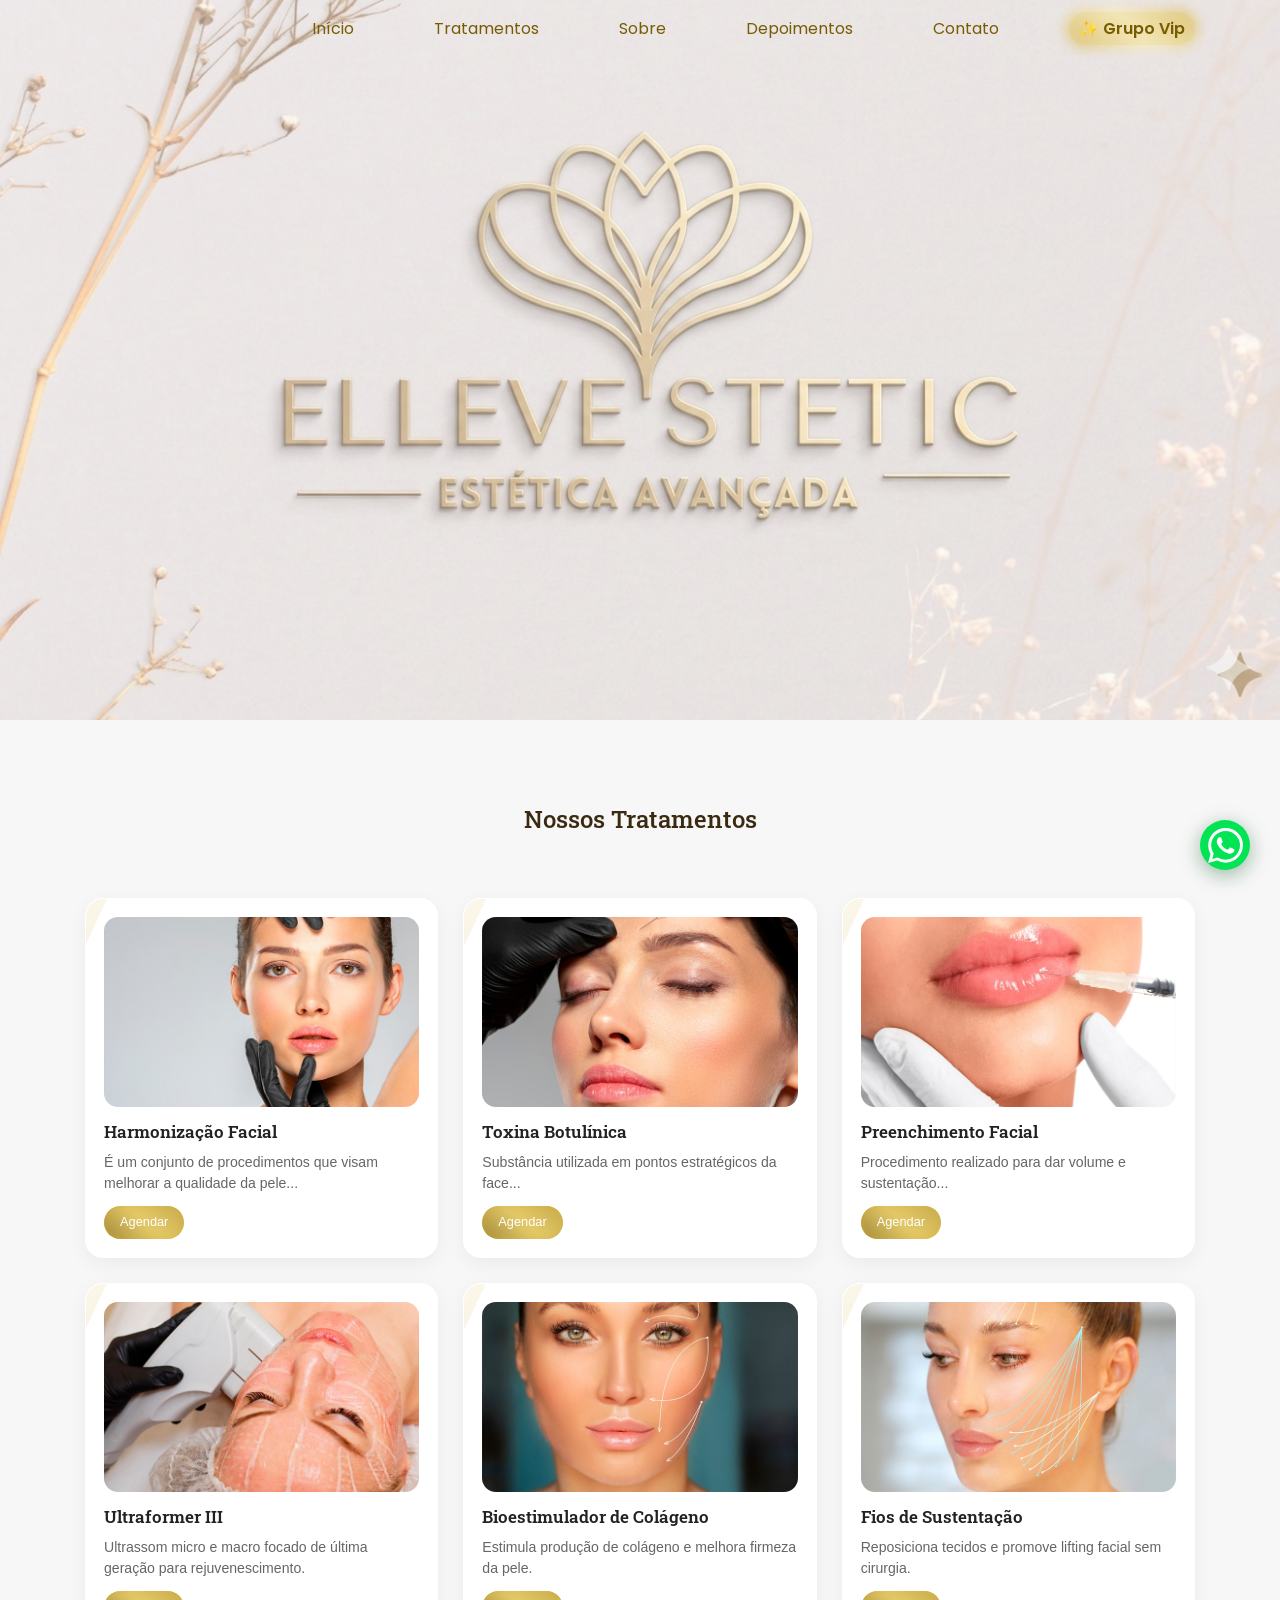
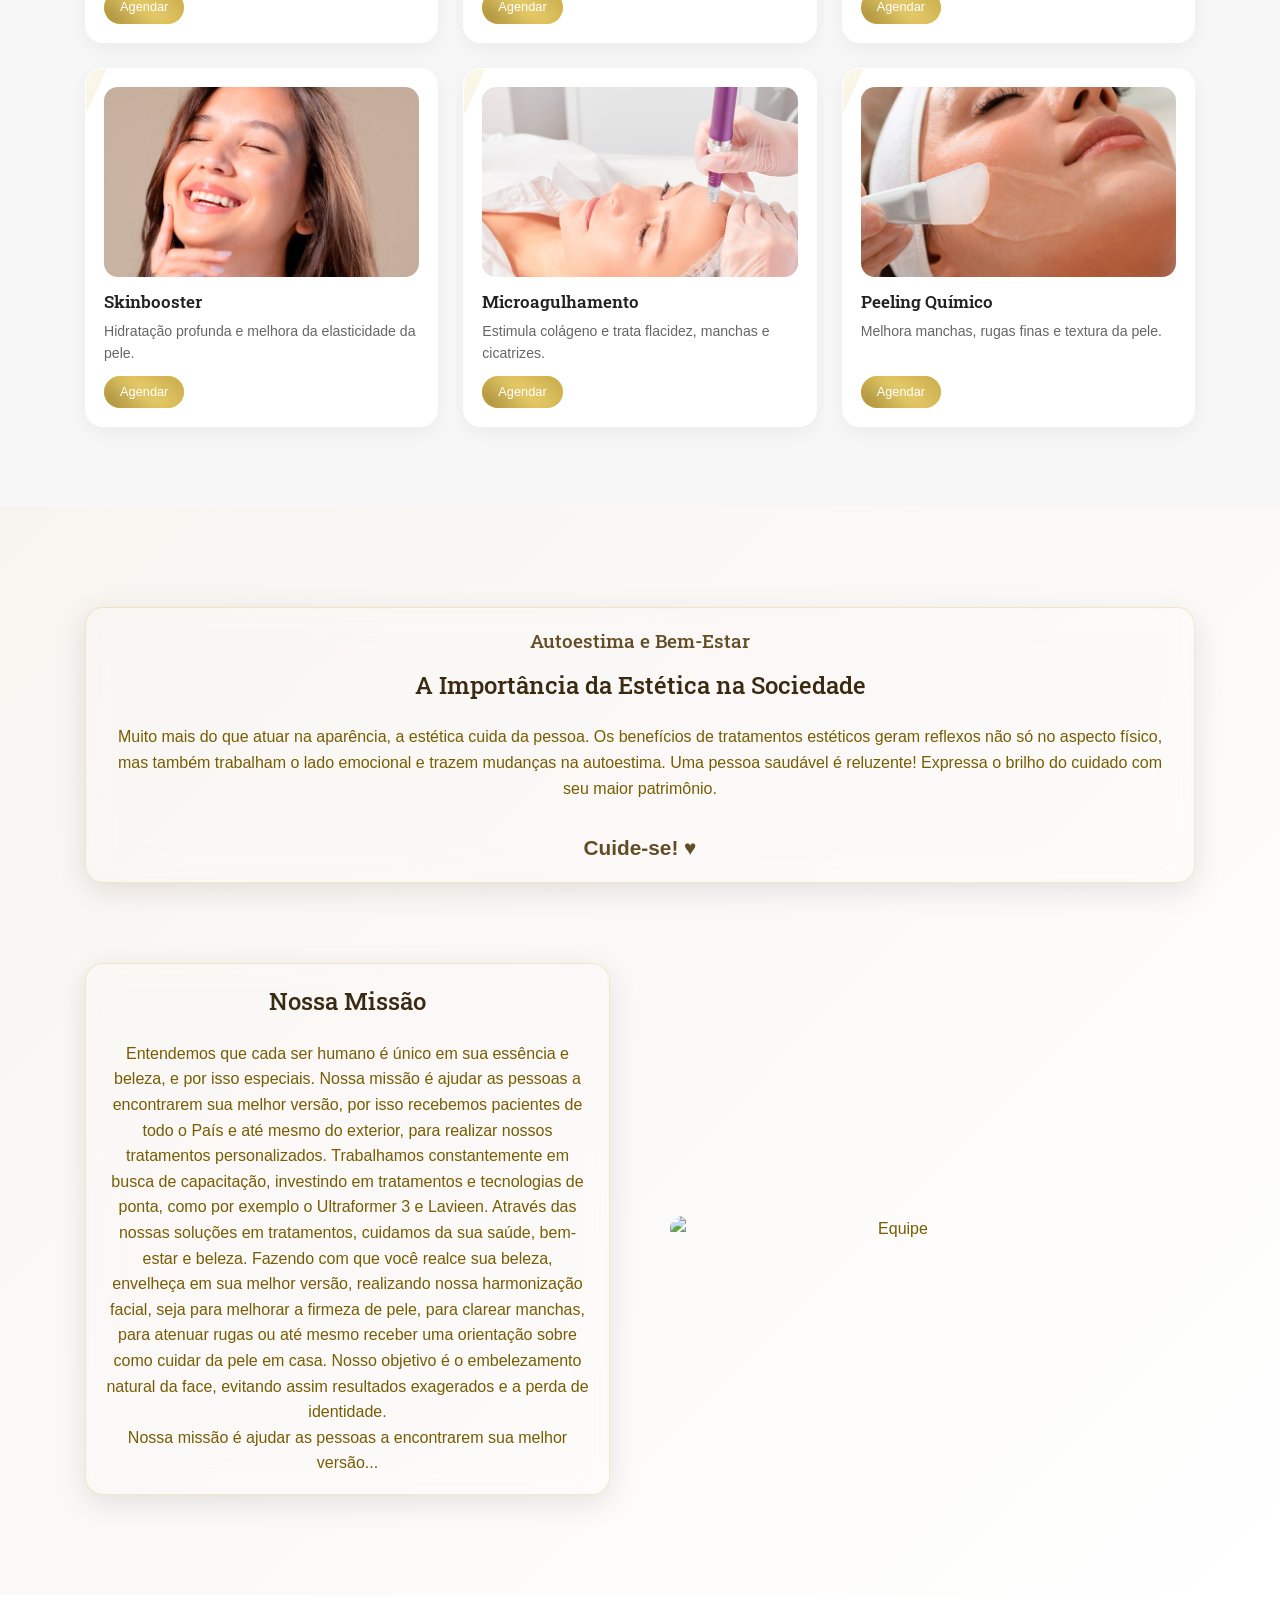
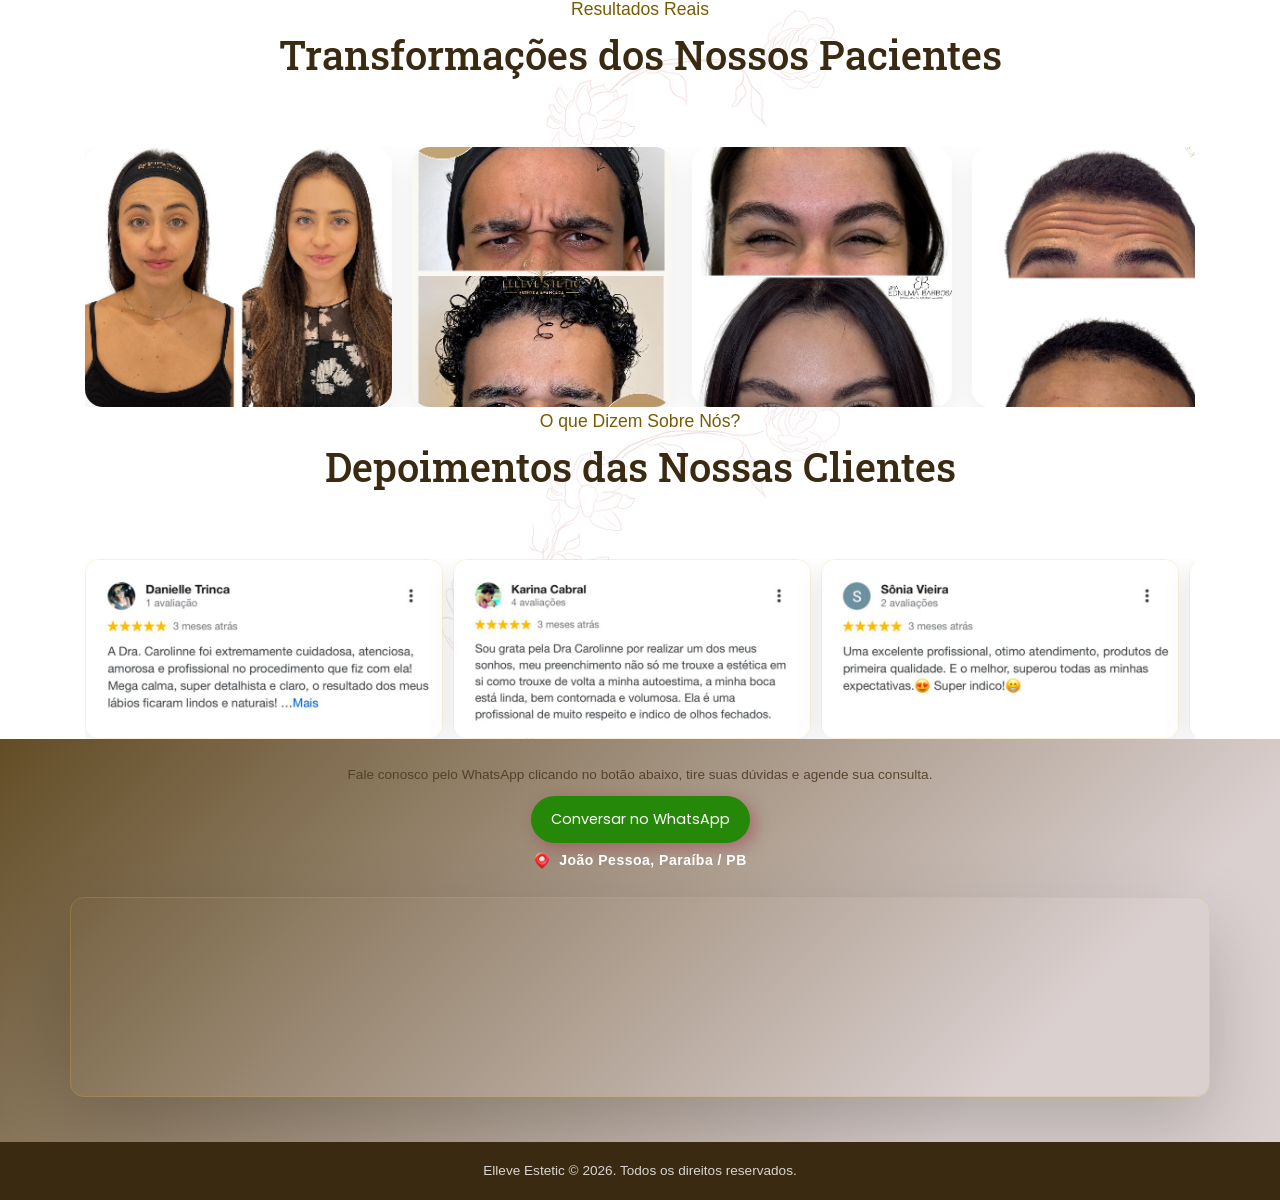
==== index.html @ affc7fa7 "Add files via upload" ====
<!DOCTYPE html>
<html lang="pt-BR">
<head>
    <meta charset="UTF-8">
    <meta name="viewport" content="width=device-width, initial-scale=1.0">
    <meta name="description" content="Dra. Carolinne Lima - Especialista em Harmonização Facial e procedimentos estéticos em Alphaville, Barueri e Tatuapé, São Paulo.">
    <title>Elleve Estética</title>
    <link rel="stylesheet" href="css/style.css">
    <link rel="preconnect" href="https://fonts.googleapis.com">
    <link rel="preconnect" href="https://fonts.gstatic.com" crossorigin>
    <link href="https://fonts.googleapis.com/css2?family=Poppins:wght@300;400;500;600;700&family=Roboto+Slab:wght@400;500&family=Roboto:wght@300;400;500;600&display=swap" rel="stylesheet">
    <link href="https://fonts.googleapis.com/css2?family=Playfair+Display:wght@400;600;700&family=Montserrat:wght@300;400;500;600&display=swap" rel="stylesheet">
</head>
<body>
    <header class="header">
        <div class="container">
            <div class="logo">
            </div>
            <nav>
                <ul class="nav-menu" id="navMenu">
                    <li><a href="#inicio">Início</a></li>
                    <li><a href="#tratamentos">Tratamentos</a></li>
                    <li><a href="#sobre">Sobre</a></li>
                    <li><a href="#depoimentos">Depoimentos</a></li>
                    <li><a href="#contato">Contato</a></li>
<li>
  <a class="vip-link" href="https://chat.whatsapp.com/FbUR5CiADpmFHOiMQMKLBQ?utm_source=ig&utm_medium=social&utm_content=link_in_bio&fbclid=PAZXh0bgNhZW0CMTEAc3J0YwZhcHBfaWQMMjU2MjgxMDQwNTU4AAGneS3XnnVJMOM3-GqcyB7GJlR1L10ECGQylXPrXzGzXT-0Fgc9jTBY5aald5w_aem_M2a5MFOdiQr91JYcY6w5NQ" target="_blank">
    ✨ Grupo Vip
  </a>
</li>
                </ul>
            </nav>
            <button class="mobile-toggle" id="mobileToggle" aria-label="Menu">
                <svg viewBox="0 0 24 24"><path d="M3 18h18v-2H3v2zm0-5h18v-2H3v2zm0-7v2h18V6H3z"/></svg>
            </button>
        </div>
    </header>

   <section class="hero" id="inicio">

</section>
  <section class="treatments" id="tratamentos">
    <div class="container">

        <div class="section-header">
            <h1>Nossos Tratamentos</h1>
        </div>

        <div class="treatments-grid">

            <div class="treatments-grid">

    <div class="treatment-card">
        <img src="images/Harmonizacao-Facial.jpg" alt="Harmonização Facial">
        <h3>Harmonização Facial</h3>
        <p>É um conjunto de procedimentos que visam melhorar a qualidade da pele...</p>
     <a href="https://wa.me/5583998858437" class="card-btn" target="_blank">
    Agendar
</a>
    </div>

    <div class="treatment-card">
        <img src="images/Toxina-Botulinica.jpg" alt="Toxina Botulínica">
        <h3>Toxina Botulínica</h3>
        <p>Substância utilizada em pontos estratégicos da face...</p>
        <a href="https://wa.me/5583998858437" class="card-btn" target="_blank">
    Agendar
</a>
    </div>

    <div class="treatment-card">
        <img src="images/Preenchimento-Facial.jpg" alt="Preenchimento Facial">
        <h3>Preenchimento Facial</h3>
        <p>Procedimento realizado para dar volume e sustentação...</p>
        <a href="https://wa.me/5583998858437" class="card-btn" target="_blank">
    Agendar
</a>
    </div>

    <div class="treatment-card">
        <img src="images/Ultrassom-Microfocado.jpg" alt="Ultraformer III">
        <h3>Ultraformer III</h3>
        <p>Ultrassom micro e macro focado de última geração para rejuvenescimento.</p>
        <a href="https://wa.me/5583998858437" class="card-btn" target="_blank">
    Agendar
</a>
    </div>

    <div class="treatment-card">
        <img src="images/Bioestimulador-de-Colageno.jpg" alt="Bioestimulador de Colágeno">
        <h3>Bioestimulador de Colágeno</h3>
        <p>Estimula produção de colágeno e melhora firmeza da pele.</p>
        <a href="https://wa.me/5583998858437" class="card-btn" target="_blank">
    Agendar
</a>
    </div>

    <div class="treatment-card">
        <img src="images/FIos-de-Sustentacao.jpg" alt="Fios de Sustentação">
        <h3>Fios de Sustentação</h3>
        <p>Reposiciona tecidos e promove lifting facial sem cirurgia.</p>
    <a href="https://wa.me/5583998858437" class="card-btn" target="_blank">
    Agendar
</a>
    </div>

    <div class="treatment-card">
        <img src="images/Skinbooster.jpg" alt="Skinbooster">
        <h3>Skinbooster</h3>
        <p>Hidratação profunda e melhora da elasticidade da pele.</p>
        <a href="https://wa.me/5583998858437" class="card-btn" target="_blank">
    Agendar
</a>
    </div>

    <div class="treatment-card">
        <img src="images/Microagulhamento.jpg" alt="Microagulhamento">
        <h3>Microagulhamento</h3>
        <p>Estimula colágeno e trata flacidez, manchas e cicatrizes.</p>
        <a href="https://wa.me/5583998858437" class="card-btn" target="_blank">
    Agendar
</a>
    </div>

    <div class="treatment-card">
        <img src="images/Peeling-Quimico.jpg" alt="Peeling Químico">
        <h3>Peeling Químico</h3>
        <p>Melhora manchas, rugas finas e textura da pele.</p>
      <a href="https://wa.me/5583998858437" class="card-btn" target="_blank">
    Agendar
</a>
        </div>
    </section>

<section class="about" id="sobre">
    <div class="container">

        <div class="about-wrapper">
    <div class="about-card">
        <h3>Autoestima e Bem-Estar</h3>
        <h2>A Importância da Estética na Sociedade</h2>

        <p>
            Muito mais do que atuar na aparência, a estética cuida da pessoa. Os benefícios de tratamentos estéticos geram reflexos não só no aspecto físico, mas também trabalham o lado emocional e trazem mudanças na autoestima. Uma pessoa saudável é reluzente! Expressa o brilho do cuidado com seu maior patrimônio.
        </p>

        <p class="cuide-se">
            Cuide-se! ♥
        </p>
    </div>

        <div class="about-grid" style="margin-top: 80px;text-align: center;">
            <div class="about-card">
                <h2>Nossa Missão</h2>
                <p>Entendemos que cada ser humano é único em sua essência e beleza, e por isso especiais. Nossa missão é ajudar as pessoas a encontrarem sua melhor versão, por isso recebemos pacientes de todo o País e até mesmo do exterior, para realizar nossos tratamentos personalizados. Trabalhamos constantemente em busca de capacitação, investindo em tratamentos e tecnologias de ponta, como por exemplo o Ultraformer 3 e Lavieen. Através das nossas soluções em tratamentos, cuidamos da sua saúde, bem-estar e beleza. Fazendo com que você realce sua beleza, envelheça em sua melhor versão, realizando nossa harmonização facial, seja para melhorar a firmeza de pele, para clarear manchas, para atenuar rugas ou até mesmo receber uma orientação sobre como cuidar da pele em casa. Nosso objetivo é o embelezamento natural da face, evitando assim resultados exagerados e a perda de identidade.</p>
                <p>Nossa missão é ajudar as pessoas a encontrarem sua melhor versão...</p>
            </div>
            <div class="about-image">
                <img src="./images/soubrenner-2.jpg" alt="Equipe">
            </div>
    
</section>
<section class="results" id="resultados">
    <div class="container">

        <div class="section-header">
            <p>Resultados Reais</p>
            <h2>Transformações dos Nossos Pacientes</h2>
        </div>

        <div class="results-wrapper">
            <div class="results-track">

                <div class="result-card">
                    <img src="images/3.png" alt="Resultado 1">
                </div>

                <div class="result-card">
                    <img src="images/brener.png" alt="Resultado 2">
                </div>

                <div class="result-card">
                    <img src="images/2.png" alt="Resultado 3">
                </div>

                <div class="result-card">
                    <img src="images/1.png" alt="Resultado 4">
                </div>

                <!-- DUPLICADO PARA LOOP INFINITO -->
                <div class="result-card">
                    <img src="images/3.png" alt="Resultado 1">
                </div>

                <div class="result-card">
                    <img src="images/brener.png" alt="Resultado 2">
                </div>

                <div class="result-card">
                    <img src="images/2.png" alt="Resultado 3">
                </div>

                <div class="result-card">
                    <img src="images/1.png" alt="Resultado 4">
                </div>

            </div>
        </div>

    </div>
</section>
    <section class="testimonials" id="depoimentos">
        <div class="container">
            <div class="section-header">
                <p>O que Dizem Sobre Nós?</p>
                <h2>Depoimentos das Nossas Clientes </h2>
            </div>
            <div class="testimonials-grid">
        <div class="testimonials-wrapper">
            <div class="testimonials-track">

                <!-- ORIGINAL -->
                <div class="testimonial-card">
                    <img src="images/depoimento-danielle-trinca-768x384.jpg">
                </div>

                <div class="testimonial-card">
                    <img src="images/depoimento-karina-cabral-768x384.jpg">
                </div>

                <div class="testimonial-card">
                    <img src="images/depoimento-sonia-vieira-768x384.jpg">
                </div>

                <!-- DUPLICADO (OBRIGATÓRIO PRA LOOP INFINITO) -->
                <div class="testimonial-card">
                    <img src="images/depoimento-danielle-trinca-768x384.jpg">
                </div>

                <div class="testimonial-card">
                    <img src="images/depoimento-karina-cabral-768x384.jpg">
                </div>

                <div class="testimonial-card">
                    <img src="images/depoimento-sonia-vieira-768x384.jpg">
                </div>

            </div>
</section>

            </div>
        </div>
    </section>

    <section class="contact" id="contato">
       <div class="contact-float-card">

    <p>
        Fale conosco pelo WhatsApp clicando no botão abaixo, tire suas dúvidas e agende sua consulta.
    </p>

    <a href="https://wa.me/5583998858437" target="_blank" class="btn">
        Conversar no WhatsApp
    </a>

    <div class="location">
    <img src="images/icone-loc.png" alt="Localização">
    <span>João Pessoa, Paraíba / PB</span>
</div>

    <div class="map-container">
  <iframe
    src="https://www.google.com/maps/embed?pb=!1m18!1m12!1m3!1d3959.052499735831!2d-34.844107900000004!3d-7.1199147!2m3!1f0!2f0!3f0!3m2!1i1024!2i768!4f13.1!3m3!1m2!1s0x7acdd4968c55a0b%3A0x4a7569804e5e5dc2!2sAtlantis%20Offices%20Design%20Empresarial!5e0!3m2!1spt-BR!2sbr!4v1776226344547!5m2!1spt-BR!2sbr"
    allowfullscreen=""
    loading="lazy"
    referrerpolicy="no-referrer-when-downgrade">
  </iframe>
</div>
        </div>
    </section>

    <footer class="footer">
        <div class="container">
            <p>Elleve Estetic © 2026. Todos os direitos reservados.</p>
        </div>
    </footer>

    <a href="https://wa.me/5511999999999" target="_blank" class="whatsapp-float" rel="noopener noreferrer" aria-label="WhatsApp">
        <svg viewBox="0 0 24 24"><path d="M17.472 14.382c-.297-.149-1.758-.867-2.03-.967-.273-.099-.471-.148-.67.15-.197.297-.767.966-.94 1.164-.173.199-.347.223-.644.075-.297-.15-1.255-.463-2.39-1.475-.883-.788-1.48-1.761-1.653-2.059-.173-.297-.018-.458.13-.606.134-.133.298-.347.446-.52.149-.174.198-.298.298-.497.099-.198.05-.371-.025-.52-.075-.149-.669-1.612-.916-2.207-.242-.579-.487-.5-.669-.51-.173-.008-.371-.01-.57-.01-.198 0-.52.074-.792.372-.272.297-1.04 1.016-1.04 2.479 0 1.462 1.065 2.875 1.213 3.074.149.198 2.096 3.2 5.077 4.487.709.306 1.262.489 1.694.625.712.227 1.36.195 1.871.118.571-.085 1.758-.719 2.006-1.413.248-.694.248-1.289.173-1.413-.074-.124-.272-.198-.57-.347m-5.421 7.403h-.004a9.87 9.87 0 01-5.031-1.378l-.361-.214-3.741.982.998-3.648-.235-.374a9.86 9.86 0 01-1.51-5.26c.001-5.45 4.436-9.884 9.888-9.884 2.64 0 5.122 1.03 6.988 2.898a9.825 9.825 0 012.893 6.994c-.003 5.45-4.437 9.884-9.885 9.884m8.413-18.297A11.815 11.815 0 0012.05 0C5.495 0 .16 5.335.157 11.892c0 2.096.547 4.142 1.588 5.945L.057 24l6.305-1.654a11.882 11.882 0 005.683 1.448h.005c6.554 0 11.89-5.335 11.893-11.893a11.821 11.821 0 00-3.48-8.413z"/></svg>
    </a>

    <script>
        document.getElementById('mobileToggle').addEventListener('click', function() {
            document.getElementById('navMenu').classList.toggle('active');
        });

        document.querySelectorAll('.nav-menu a').forEach(link => {
            link.addEventListener('click', () => {
                document.getElementById('navMenu').classList.remove('active');
            });
        });

        document.querySelectorAll('a[href^="#"]').forEach(anchor => {
            anchor.addEventListener('click', function (e) {
                e.preventDefault();
                const target = document.querySelector(this.getAttribute('href'));
                if (target) {
                    target.scrollIntoView({
                        behavior: 'smooth',
                        block: 'start'
                    });
                }
            });
        });
    </script>
<a href="https://chat.whatsapp.com/FbUR5CiADpmFHOiMQMKLBQ?utm_source=ig&utm_medium=social&utm_content=link_in_bio&fbclid=PAZXh0bgNhZW0CMTEAc3J0YwZhcHBfaWQMMjU2MjgxMDQwNTU4AAGneS3XnnVJMOM3-GqcyB7GJlR1L10ECGQylXPrXzGzXT-0Fgc9jTBY5aald5w_aem_M2a5MFOdiQr91JYcY6w5NQ"
   class="vip-mobile-btn"
   target="_blank">
   💎 Grupo VIP
</a>
    <script src="./js/script.js"></script>
</body>
</html>
---- css/style.css ----
@import url('https://fonts.googleapis.com/css2?family=Poppins:wght@300;400;500;600;700&family=Roboto+Slab:wght@400;500&family=Roboto:wght@300;400;500;600&display=swap');

:root {
    --primary: #FFFFFF;
    --secondary: #3a2a12;
    --text: #775c03;
    --accent: #634d26;
    --accent-light: rgba(219, 83, 83, 0.52);
}

* {
    margin: 0;
    padding: 0;
    box-sizing: border-box;
}

html {
    scroll-behavior: smooth;
}

body {
    font-family: 'Roboto', sans-serif;
    color: var(--text);
    line-height: 1.6;
    overflow-x: hidden;
}

h1, h2, h3, h4, h5, h6 {
    font-family: 'Roboto Slab', serif;
    font-weight: 500;
    color: var(--secondary);
}

.container {
    max-width: 1140px;
    margin: 0 auto;
    padding: 0 15px;
}
.vip-link {
    position: relative;
    color: #d4af37;
    font-weight: 600;
    padding: 6px 12px;
    border-radius: 20px;
    background: rgba(212, 175, 55, 0.1);
    transition: 0.3s ease;
}

/* brilho externo */
.vip-link::before {
    content: '';
    position: absolute;
    inset: -4px;
    border-radius: 25px;
    background: linear-gradient(45deg, #d4af37, #fff3b0, #d4af37);
    z-index: -1;
    filter: blur(6px);
    opacity: 0.6;
    animation: glow 2s infinite;
}

/* efeito pulsar */
.vip-link::after {
    content: '';
    position: absolute;
    inset: 0;
    border-radius: 20px;
    background: rgba(212, 175, 55, 0.15);
    z-index: -1;
    animation: pulse 1.8s infinite;
}

@keyframes pulse {
    0% {
        transform: scale(1);
        opacity: 0.6;
    }
    50% {
        transform: scale(1.08);
        opacity: 0.2;
    }
    100% {
        transform: scale(1);
        opacity: 0.6;
    }
}

@keyframes glow {
    0% {
        opacity: 0.4;
    }
    50% {
        opacity: 0.8;
    }
    100% {
        opacity: 0.4;
    }
}

/* hover premium */
.vip-link:hover {
    transform: translateY(-2px);
    background: rgba(212, 175, 55, 0.2);
}
.btn {
    display: inline-block;
    padding: 15px 30px;
    background-color: var(--accent);
    color: var(--primary);
    text-decoration: none;
    border-radius: 30px;
    font-family: 'Poppins', sans-serif;
    font-weight: 400;
    box-shadow: 5px 5px 15px rgba(151, 17.999999999999975, 58.00000000000005, 0.35);
    transition: all 0.3s ease;
}

.btn:hover {
    background-color: #796701;
    transform: translateY(-2px);
    box-shadow: 7px 7px 20px rgba(151, 17.999999999999975, 58.00000000000005, 0.4);
}

.header {
    position: absolute;
    top: 0;
    left: 0;
    right: 0;
    z-index: 1000;
    padding: 1em 0;
}

.header .container {
    display: flex;
    align-items: center;
    justify-content: space-between;
}

nav {
    flex: 1;
    display: flex;
    justify-content: flex-end;
}
.nav-menu {
    display: flex;
    gap: 60px;
    list-style: none;
}

.nav-menu a {
    font-family: 'Poppins', sans-serif;
    font-size: 16px;
    color: var(--text);
    text-decoration: none;
    padding: 5px 10px;
    transition: color 0.3s ease;
    position: relative;
}

.nav-menu a:hover {
    color: var(--secondary);
}

.nav-menu a::after {
    content: '';
    position: absolute;
    bottom: -2px;
    right: 0;   /* começa pela direita */
    width: 0;
    height: 2px;
    background-color: var(--accent);
    transition: width 0.3s ease;
}

.nav-menu a:hover::after {
    width: 100%;
}

.mobile-toggle {
    display: none;
    background: none;
    border: none;
    cursor: pointer;
    padding: 10px;
}

.mobile-toggle svg {
    width: 30px;
    height: 30px;
    fill: var(--secondary);
}

.hero {
    background-image: url('../images/pag-elleve.png');
    background-size: cover;
    background-position: center;
    min-height: 80vh;
    display: flex;
    align-items: center;
    position: relative;
    padding-top: 80px;
}

.hero::before {
    content: '';
    position: absolute;
    top: 0;
    left: 0;
    right: 0;
    bottom: 0;
    background: linear-gradient(135deg, rgba(255,255,255,0.5) 0%, rgba(255,255,255,0.3) 100%);
}

.hero-content h1 {
    font-family: 'Poppins', sans-serif bold italic;
    font-size: 3rem;
    font-weight: 600;
    letter-spacing: 1px;
    line-height: 1.2;
    color: #6b5824;
}

.hero-author {
    font-family: 'Montserrat', sans-serif;
    font-size: 1rem;
    font-weight: 400;
    letter-spacing: 2px;
    text-transform: uppercase;
    margin-top: 15px;
    color: #666;
}

.hero-subtitle {
    font-family: 'Poppins', sans-serif;
    font-size: 1.2rem;
    margin-bottom: 30px;
    color: var(--text);
}

.hero-quote {
    font-style: italic;
    font-size: 1.5rem;
    color: var(--secondary);
    margin-bottom: 10px;
}

.treatments {
    padding: 80px 0;
    background-color: var(--primary);
}

.section-header {
    text-align: center;
    margin-bottom: 60px;
}

.section-header h2 {
    font-size: 2.5rem;
    margin-bottom: 15px;
}

.section-header p {
    font-size: 1.1rem;
    max-width: 600px;
    margin: 0 auto;
}

.treatments {
    padding: 80px 0;
    background: #f7f7f7; /* fundo igual site */
}

.treatments-grid {
    display: grid;
    grid-template-columns: repeat(auto-fit, minmax(300px, 1fr));
    gap: 25px; /* ajuste fino */
}

.treatment-card {
    background: #ffffff;
    border-radius: 18px;
    padding: 18px;
    text-align: left;
    box-shadow: 0 6px 20px rgba(0,0,0,0.05);
    transition: all 0.3s ease;

    display: flex;
    flex-direction: column;
    height: 100%;
}

.treatment-card:hover {
    transform: translateY(-6px);
    box-shadow: 0 12px 30px rgba(0,0,0,0.10);
}

.treatment-card img {
    width: 100%;
    height: 190px;
    object-fit: cover;
    border-radius: 14px;
    margin-bottom: 12px;
    transition: 0.3s ease;
}

.treatment-card:hover img {
    transform: scale(1.03);
}

.treatment-card h3 {
    font-size: 1.05rem;
    font-weight: 600;
    color: #222;
    margin-bottom: 6px;
}

.treatment-card p {
    font-size: 0.88rem;
    color: #666;
    line-height: 1.5;
    margin-bottom: 12px;
}

.card-btn {
    position: relative;
    display: inline-block;
    margin-top: auto;
    padding: 10px 20px;
    font-size: 0.85rem;
    border-radius: 30px;
    background: linear-gradient(135deg, #d4af37, #f5e6c4);
    color: #1a1a1a;
    font-weight: 500;
    text-decoration: none;
    transition: all 0.3s ease;
    overflow: hidden;
    z-index: 1;
}

/* brilho pulsante igual VIP */
.card-btn::before {
    content: '';
    position: absolute;
    inset: -4px;
    border-radius: 35px;
    background: linear-gradient(45deg, #3a3424, #fff3b0, #a5955f);
    z-index: -1;
    filter: blur(6px);
    opacity: 0.5;
    animation: btnGlow 2s infinite;
}

/* efeito pulsar */
.card-btn::after {
    content: '';
    position: absolute;
    inset: 0;
    border-radius: 30px;
    background: rgba(212, 175, 55, 0.15);
    z-index: -1;
    animation: btnPulse 1.8s infinite;
}

/* animações */
@keyframes btnPulse {
    0% { transform: scale(1); opacity: 0.6; }
    50% { transform: scale(1.05); opacity: 0.2; }
    100% { transform: scale(1); opacity: 0.6; }
}

@keyframes btnGlow {
    0% { opacity: 0.4; }
    50% { opacity: 0.8; }
    100% { opacity: 0.4; }
}

/* hover premium */
.card-btn:hover {
    transform: translateY(-3px);
    background: linear-gradient(135deg, #f5e6c4, #d4af37);
}
.about {
    padding: 100px 0;
    background: linear-gradient(135deg, #f8f4f0 0%, #fff 100%);
}

.about-grid {
    display: grid;
    grid-template-columns: 1fr 1fr;
    gap: 60px;
    align-items: center; /* ALINHA VERTICALMENTE */
}

.about-image img {
    width: 100%;
    max-width: 450px;
    border-radius: 20px;
    display: block;
}

.about-content h2 {
    font-size: 2.2rem;
    margin-bottom: 20px;
}

.about-content h3 {
    font-size: 1.5rem;
    margin-bottom: 15px;
    color: var(--accent);
}

.about-content p {
    font-size: 1rem;
    line-height: 1.8;
    margin-bottom: 15px;
}
.about-card {
    position: relative;
    overflow: hidden;

    background: rgba(255, 255, 255, 0.12);
    backdrop-filter: blur(14px);
    -webkit-backdrop-filter: blur(14px);

    border-radius: 18px;
    padding: 18px;
    text-align: center;

    border: 1px solid rgba(212, 175, 55, 0.25);

    box-shadow: 0 8px 30px rgba(0,0,0,0.10);

    transition: all 0.3s ease;

    display: flex;
    flex-direction: column;
    height: 100%;
}

.about-card h3 {
    color: var(--accent);
    margin-bottom: 10px;
}

.about-card h2 {
    margin-bottom: 20px;
}

.about-card p {
    line-height: 1.6;
}

.cuide-se {
    margin-top: 30px;
    font-size: 1.3rem;
    color: var(--accent);
    font-weight: bold;
}
/* =========================
   TRATAMENTOS (CARDS)
========================= */

.treatments {
    padding: 80px 0;
    background: linear-gradient(135deg, #f7f7f7, #e9e4dc);
}

.treatments-grid {
    display: grid;
    grid-template-columns: repeat(auto-fit, minmax(300px, 1fr));
    gap: 25px;
}

.treatment-card {
    background: rgba(255, 255, 255, 0.15);
    backdrop-filter: blur(12px);
    -webkit-backdrop-filter: blur(12px);
position: relative;
    overflow: hidden;
    border-radius: 18px;
    padding: 18px;
    text-align: left;

    border: 1px solid rgba(255, 255, 255, 0.25);

    box-shadow: 0 8px 30px rgba(0, 0, 0, 0.08);

    transition: all 0.3s ease;

    display: flex;
    flex-direction: column;
    height: 100%;
}
.treatment-card::before {
    content: "";
    position: absolute;
    top: -50%;
    left: -60%;
    width: 40%;
    height: 200%;

    background: linear-gradient(
        120deg,
        transparent 0%,
        rgba(212, 175, 55, 0.15) 50%,
        transparent 100%
    );

    transform: rotate(25deg);
    animation: shine 3.5s infinite;
}
.treatment-card:hover {
    transform: translateY(-8px);
    background: rgba(255, 255, 255, 0.25);
    box-shadow: 0 18px 45px rgba(0, 0, 0, 0.15);
    border: 1px solid rgba(212, 175, 55, 0.35);
}
.treatment-card img {
    width: 100%;
    height: 190px;
    object-fit: cover;
    border-radius: 14px;
    margin-bottom: 12px;
    transition: 0.3s ease;
}

.treatment-card:hover img {
    transform: scale(1.03);
}

.treatment-card h3 {
    font-size: 1.05rem;
    font-weight: 600;
    color: #222;
    margin-bottom: 6px;
}

.treatment-card p {
    font-size: 0.88rem;
    color: #666;
    line-height: 1.5;
    margin-bottom: 12px;
}
.treatments-section {
    padding: 80px 20px;
}

.treatment-item {
    max-width: 1100px;
    margin: 0 auto;
    display: flex;
    align-items: center;      /* centraliza vertical */
    justify-content: center;
    gap: 50px;
}

.treatment-image {
    flex: 1;
    display: flex;
    justify-content: center;
}

.treatment-image img {
    width: 100%;
    max-width: 450px;
    border-radius: 20px;
    box-shadow: 0 15px 40px rgba(0,0,0,0.15);
}

.treatment-text {
    flex: 1;
    text-align: left;
}

.treatment-text h3 {
    margin-bottom: 20px;
    color: var(--accent);
}

.treatment-text p {
    line-height: 1.7;
    font-size: 1.05rem;
}
/* BOTÃO */
.card-btn {
    margin-top: auto;
    align-self: flex-start;
    padding: 6px 16px;
    font-size: 0.8rem;
    border-radius: 20px;
    background: #d4af37;
    color: #fff;
    text-decoration: none;
    transition: 0.25s ease;
}

.card-btn:hover {
    background: #b8962e;
    transform: translateY(-1px);
}


.treatments {
    padding: 80px 0;
    background: #f7f7f7;
}

.treatments-grid {
    display: grid;
    grid-template-columns: repeat(auto-fit, minmax(300px, 1fr));
    gap: 25px;
}

.treatment-card {
    background: #ffffff;
    border-radius: 18px;
    padding: 18px;
    text-align: left;
    box-shadow: 0 6px 20px rgba(0,0,0,0.05);
    transition: all 0.3s ease;

    display: flex;
    flex-direction: column;
    height: 100%;
}

.treatment-card:hover {
    transform: translateY(-6px);
    box-shadow: 0 12px 30px rgba(0,0,0,0.10);
}

.treatment-card img {
    width: 100%;
    height: 190px;
    object-fit: cover;
    border-radius: 14px;
    margin-bottom: 12px;
    transition: 0.3s ease;
}

.treatment-card:hover img {
    transform: scale(1.03);
}

.treatment-card h3 {
    font-size: 1.05rem;
    font-weight: 600;
    color: #222;
    margin-bottom: 6px;
}

.treatment-card p {
    font-size: 0.88rem;
    color: #666;
    line-height: 1.5;
    margin-bottom: 12px;
}

/* BOTÃO */
.card-btn {
    margin-top: auto;
    padding: 6px 16px;
    font-size: 0.8rem;
    border-radius: 20px;
    background: #d4af37;
    color: #fff;
    text-decoration: none;
    transition: 0.25s ease;
}

.card-btn:hover {
    background: #b8962e;
    transform: translateY(-1px);
}

/* ===== RESULTADOS CARROSSEL ===== */

.results-wrapper {
    overflow: hidden;
    width: 100%;
}

.results-track {
    display: flex;
    gap: 20px;
    width: max-content;
    animation: scrollResults 25s linear infinite;
}

.result-card {
    min-width: 260px;
    height: 260px;
    border-radius: 18px;
    overflow: hidden;
    flex-shrink: 0;
    box-shadow: 0 10px 30px rgba(0,0,0,0.08);
    transition: 0.3s ease;
}

.result-card img {
    width: 100%;
    height: 100%;
    object-fit: cover;
}

.result-card:hover {
    transform: scale(1.05);
}

@keyframes scrollResults {
    0% {
        transform: translateX(0);
    }
    100% {
        transform: translateX(-50%);
    }
}
/* =========================
   DEPOIMENTOS (INFINITO)
========================= */

.testimonials-wrapper {
    overflow: hidden;
    width: 100%;
    position: relative;
}

.testimonials-track {
    display: flex;
    gap: 20px;
    width: max-content;
    animation: scrollInfinite 25s linear infinite;
}

.testimonial-card {
    min-width: 260px;
    height: 260px;
    border-radius: 20px;
    overflow: hidden;
    flex-shrink: 0;
    box-shadow: 0 10px 30px rgba(0,0,0,0.08);
    border: 1px solid rgba(212, 175, 55, 0.2);
    transition: 0.3s;
}

.testimonial-card:hover {
    transform: scale(1.05);
}

.testimonial-card img {
    width: 100%;
    height: 100%;
    object-fit: cover;
    object-position: top;
}

/* ANIMAÇÃO INFINITA */
@keyframes scrollInfinite {
    0% {
        transform: translateX(0);
    }
    100% {
        transform: translateX(-50%);
    }
}


.map-container {
    width: 100%;
    max-width: 1140px;
    height: 520px;
    margin: 40px auto;
    border-radius: 24px;
    overflow: hidden;
    box-shadow: 0 30px 80px rgba(0,0,0,0.20);
    border: 1px solid rgba(212,175,55,0.25);
}

.map-container iframe {
    width: 100%;
    height: 100%;
    border: 0;
    display: block;
}

/* BOTÃO (se usar) */
.card-btn {
    margin-top: auto;
    align-self: flex-start;
    padding: 6px 16px;
    font-size: 0.8rem;
    border-radius: 20px;
    background: #3a2a16;
    color: #270202;
    text-decoration: none;
    transition: 0.25s ease;
}
.card-btn:hover {
    background: #b8962e;
    transform: translateY(-1px);
}
.contact {
    padding: 30px 0;
    background: linear-gradient(135deg, var(--accent) 0%, #dbd0d0 80%);
    color: rgb(202, 188, 188);
    text-align: center;
}

.contact h2 {
    font-size: 2.5rem;
    margin-bottom: 20px;
    color: rgb(78, 59, 37);
}

.contact p {
    color: rgb(78, 59, 37);
    font-size: 1.1rem;
    margin-bottom: 20px;
    opacity: 0.9;
}

.contact .btn {
    background-color: rgb(38, 136, 8);
     color: white;
    font-size: 1.1rem;
    padding: 18px 40px;
}

.contact .btn:hover {
    background-color: #06c42f;
}

.locations {
    display: flex;
    justify-content: center;
    gap: 40px;
    margin-top: 100px; /* diminuído para aproximar do mapa */
    flex-wrap: wrap;
}

.location {
    display: flex;
    align-items: center;
    justify-content: center;
    gap: 8px;

    padding: 10px 20px;
    border-radius: 10px;
    background: transparent;
}

.location img {
    width: 18px;
    height: 18px;
    object-fit: contain;
}

.location span {
    font-size: 30px;
    font-weight: 700;
    letter-spacing: 0.5px;
    color: #ffffff;
    display: inline-block;
}

.location h4 {
    font-family: 'Poppins', sans-serif;
    color: rgb(17, 2, 2);
    margin-bottom: 5px;
}
.footer {
    background-color: var(--secondary);
    color: white;
    text-align: center;
    padding: 30px 0;
}

.footer p {
    opacity: 0.8;
}

.whatsapp-float {
    position: fixed;
    bottom: 30px;
    right: 30px;
    width: 50px;
    height: 50px;
    background-color: #03e455;
    border-radius: 50%;
    display: flex;
    align-items: center;
    justify-content: center;
    box-shadow: 0 5px 20px rgba(9, 87, 37, 0.4);
    z-index: 9999;
  transition: all 0.3s ease;
}

.whatsapp-float:hover {
    transform: scale(1.1);
}

.whatsapp-float svg {
    width: 35px;
    height: 35px;
    fill: white;
}

@media (max-width: 768px) {
    .nav-menu {
        display: none;
        position: absolute;
        top: 100%;
        left: 0;
        right: 0;
        background: white;
        flex-direction: column;
        padding: 20px;
        box-shadow: 0 10px 30px rgba(0,0,0,0.1);
        gap: 15px;
    }

    .nav-menu.active {
        display: flex;
    }

    .mobile-toggle {
        display: block;
    }

    .hero-content h1 {
        font-size: 2rem;
    }

    .hero-quote {
        font-size: 1.2rem;
    }

    .about-grid {
        grid-template-columns: 1fr;
    }

    .section-header h2 {
        font-size: 2rem;
    }

    .locations {
        flex-direction: column;
        align-items: center;
    }
}

.deco-flower {
    position: absolute;
    pointer-events: none;
    opacity: 0.5;
}

.deco-flower.top-right {
    top: 20px;
    right: 20px;
    width: 150px;
}

.deco-flower.bottom-left {
    bottom: 20px;
    left: 20px;
    width: 100px;
}
.fade-in {
  opacity: 0;
  transform: translateY(40px);
  transition: all 0.8s ease;
}

.fade-in.show {
  opacity: 1;
  transform: translateY(0);
}
.treatment-card:nth-child(1) { transition-delay: 0.1s; }
.treatment-card:nth-child(2) { transition-delay: 0.2s; }
.treatment-card:nth-child(3) { transition-delay: 0.3s; }
.card-btn {
    display: inline-block;
    margin-top: 15px;
    padding: 8px 18px;
    background: linear-gradient(135deg, #d4af37, #f5e6c4);
    color: #1a1a1a;
    border-radius: 20px;
    text-decoration: none;
    font-size: 0.9rem;
    font-weight: 500;
    transition: 0.3s;
}

.card-btn {
    margin-top: auto;
    align-self: flex-start;
    padding: 6px 16px;
    font-size: 0.8rem;
    border-radius: 20px;
    background: #d4af37;
    color: #fff;
    text-decoration: none;
    transition: 0.25s ease;
}

.card-btn:hover {
    background: #b8962e;
    transform: translateY(-1px);
}
@media (max-width: 768px) {
    .about-grid {
        grid-template-columns: 1fr;
        text-align: center;
    }

    .about-image img {
        margin: 0 auto;
    }
}
body {
  background: #f4f4f4;
  font-family: Arial, sans-serif;
}

.cards {
  display: flex;
  gap: 20px;
  padding: 40px;
}

/* CARD */
.card {
  width: 300px;
  border-radius: 20px;
  overflow: hidden;
  background: white;
}

/* IMAGEM */
.card img {
  width: 100%;
  height: 260px;
  object-fit: cover;
  display: block;
}

/* CAIXA COLORIDA */
.card-box {
  margin-top: -60px; /* faz subir sobre a imagem */
  margin-left: 15px;
  margin-right: 15px;

  padding: 20px;
  border-radius: 20px;

  background: linear-gradient(135deg, #ff5f7e, #ff2e63);

  color: white;

  box-shadow: 0 10px 25px rgba(0,0,0,0.2);
}

/* TEXTO */
.card-box h3 {
  margin: 0;
  font-size: 20px;
}

.card-box p {
  font-size: 14px;
  margin: 10px 0 15px;
  line-height: 1.4;
}

/* BOTÃO */
.card-box button {
  background: white;
  color: #ff2e63;
  border: none;
  padding: 10px 16px;
  border-radius: 30px;
  font-size: 14px;
  cursor: pointer;

  display: flex;
  align-items: center;
  gap: 6px;

  transition: 0.3s;
}

.card-box button:hover {
  background: #ffe4ec;
}
@media (max-width: 768px) {

    /* ===== HERO (CORREÇÃO DO LOGO CORTADO) ===== */
    .hero {
        min-height: 45vh !important;
        padding-top: 60px !important;
        background-position: center top !important;
    }

    .hero-content {
        margin-top: 10px !important;
    }

    .hero-content h1 {
        font-size: 1.4rem !important;
    }

    /* ===== REDUZ ALTURA GERAL DAS SEÇÕES ===== */
    section {
        padding: 25px 0 !important;
    }

    /* ===== REDUZ ESPAÇAMENTO DE GRIDS ===== */

    .locations {
        gap: 10px !important;
    }
    /* ===== GRID 2 POR LINHA AJUSTADO ===== */
@media (max-width: 768px) {

    .treatments-grid {
       .treatments-grid {
    grid-template-columns: repeat(2, minmax(0, 1fr));
    gap: 10px;
    justify-content: center;
    align-items: stretch;
    }

    .treatment-card {
        padding: 8px;
        display: flex;
        flex-direction: column;
        height: auto !important;
    }

    .treatment-card img {
        width: 100%;
        height: 110px;
        object-fit: cover;
        border-radius: 12px;
        flex-shrink: 0;
    }

    .treatment-card h3 {
        font-size: 0.85rem;
        margin: 6px 0 4px;
        line-height: 1.2;
    }

    .treatment-card p {
        font-size: 0.75rem;
        line-height: 1.2;
        margin-bottom: 8px;

        /*ISSO AQUI É O QUE ESTAVA SUMINDO TEXTO */
        display: block !important;
        overflow: visible !important;
        max-height: none !important;
    }

    .card-btn {
        font-size: 0.7rem;
        padding: 6px 10px;
        margin-top: auto;
        align-self: flex-start;
    }
}
}
    /* ===== CARDS MENOS ALTOS ===== */
    .treatment-card img {
        height: 130px !important;
    }

    .card {
        width: 100% !important;
    }

    /* ===== ABOUT MAIS COMPACTO ===== */
    .about {
        padding: 40px 0 !important;
    }

    /* ===== MAPA MENOR ===== */
    .map-container {
        height: 220px !important;
    }

    /* ===== CONTATO MENOR ===== */
    .contact {
        padding: 25px 10px !important;
    }

    .contact h2 {
        font-size: 1.3rem !important;
        margin-bottom: 10px !important;
    }

    .contact p {
        font-size: 0.85rem !important;
    }

    /* ===== REMOVE “ESPAÇOS GIGANTES” ===== */
    .locations {
        margin-top: 20px !important;
    }

}

.vip-mobile-btn {
    display: none; /* padrão: escondido no desktop */

    position: fixed;
    bottom: 110px;
    right: 20px;

    background: linear-gradient(135deg, #d4af37, #f5e6c4);
    color: #1a1a1a;

    padding: 10px 14px;
    border-radius: 25px;

    font-weight: 600;
    font-size: 0.75rem;

    box-shadow: 0 10px 25px rgba(0,0,0,0.2);

    z-index: 9999;

    text-decoration: none;

    animation: vipPulse 1.8s infinite;
}

@keyframes vipPulse {
    0% { transform: scale(1); }
    50% { transform: scale(1.08); }
    100% { transform: scale(1); }
}

/* só aparece no mobile */
@media (max-width: 768px) {
    .vip-mobile-btn {
        display: flex;
        align-items: center;
        gap: 6px;
    }
}
@media (max-width: 768px) {

    /* ===== SECTION MUITO MAIS CURTA ===== */
    .about {
        padding: 25px 0 !important;
    }

    /* ===== CARD BEM MAIS COMPACTO ===== */
    .about-card {
        padding: 12px !important;
        margin-bottom: 10px;
    }

    .about-card h3 {
        font-size: 0.85rem !important;
        margin-bottom: 4px;
    }

    .about-card h2 {
        font-size: 1rem !important;
        margin-bottom: 6px;
        line-height: 1.2;
    }

    .about-card p {
        font-size: 0.8rem !important;
        line-height: 1.3;
    }

    .cuide-se {
        font-size: 0.95rem !important;
        margin-top: 8px;
    }

    /* ===== GRID MAIS FECHADO ===== */
    .about-grid {
        margin-top: 15px !important;
        gap: 10px !important;
    }

    /* ===== FOTO BEM MENOR ===== */
    .about-image img {
        width: 100% !important;
        max-width: 280px !important; /* controla o tamanho */
        height: auto !important;
        border-radius: 12px;
        display: block;
        margin: 0 auto;
    }
}

    .testimonials-wrapper {
        margin-top: 10px !important;
    }

    .testimonials-track {
        gap: 10px !important;
    }

    .testimonial-card {
        min-width: 180px !important;
        height: 180px !important;
        border-radius: 14px !important;
    }
.testimonials,
.results {
    position: relative;
    overflow: hidden;
    background: #fff; /* mantém base limpa */
}

/* imagem de fundo */
.testimonials::before,
.results::before {
    content: "";
    position: absolute;
    inset: 0;
    background-image: url("../images/jasmine-flowers-white-1.1-Converted.png"); /* sua imagem */
    background-repeat: no-repeat;
    background-position: center;
    background-size: 400px;
    opacity: 0.40; /* MUITO IMPORTANTE: bem suave */
    pointer-events: none;
    z-index: 0;
}
.testimonials .container,
.results .container {
    position: relative;
    z-index: 1;
}
    /* ===== CONTACT MAIS CURTO ===== */
    .contact {
        padding: 25px 10px !important;
    }

    .contact p {
        font-size: 0.85rem !important;
        margin-bottom: 10px !important;
    }

    .contact .btn {
        padding: 12px 20px !important;
        font-size: 0.9rem !important;
    }

    /* ===== LOCALIZAÇÃO MAIS COMPACTA ===== */
    .location {
        padding: 6px 10px !important;
    }

    .location span {
        font-size: 14px !important;
    }

    /* ===== MAPA MENOR ===== */
    .map-container {
        height: 200px !important;
        border-radius: 14px !important;
        margin: 20px auto !important;
    }

    /* ===== FOOTER MENOR ===== */
    .footer {
        padding: 18px 10px !important;
        font-size: 0.85rem !important;
    }

@media (max-width: 768px) {
    .result-card {
        min-width: 180px;
        height: 180px;
    }

    .results-track {
        gap: 10px;
    }
}
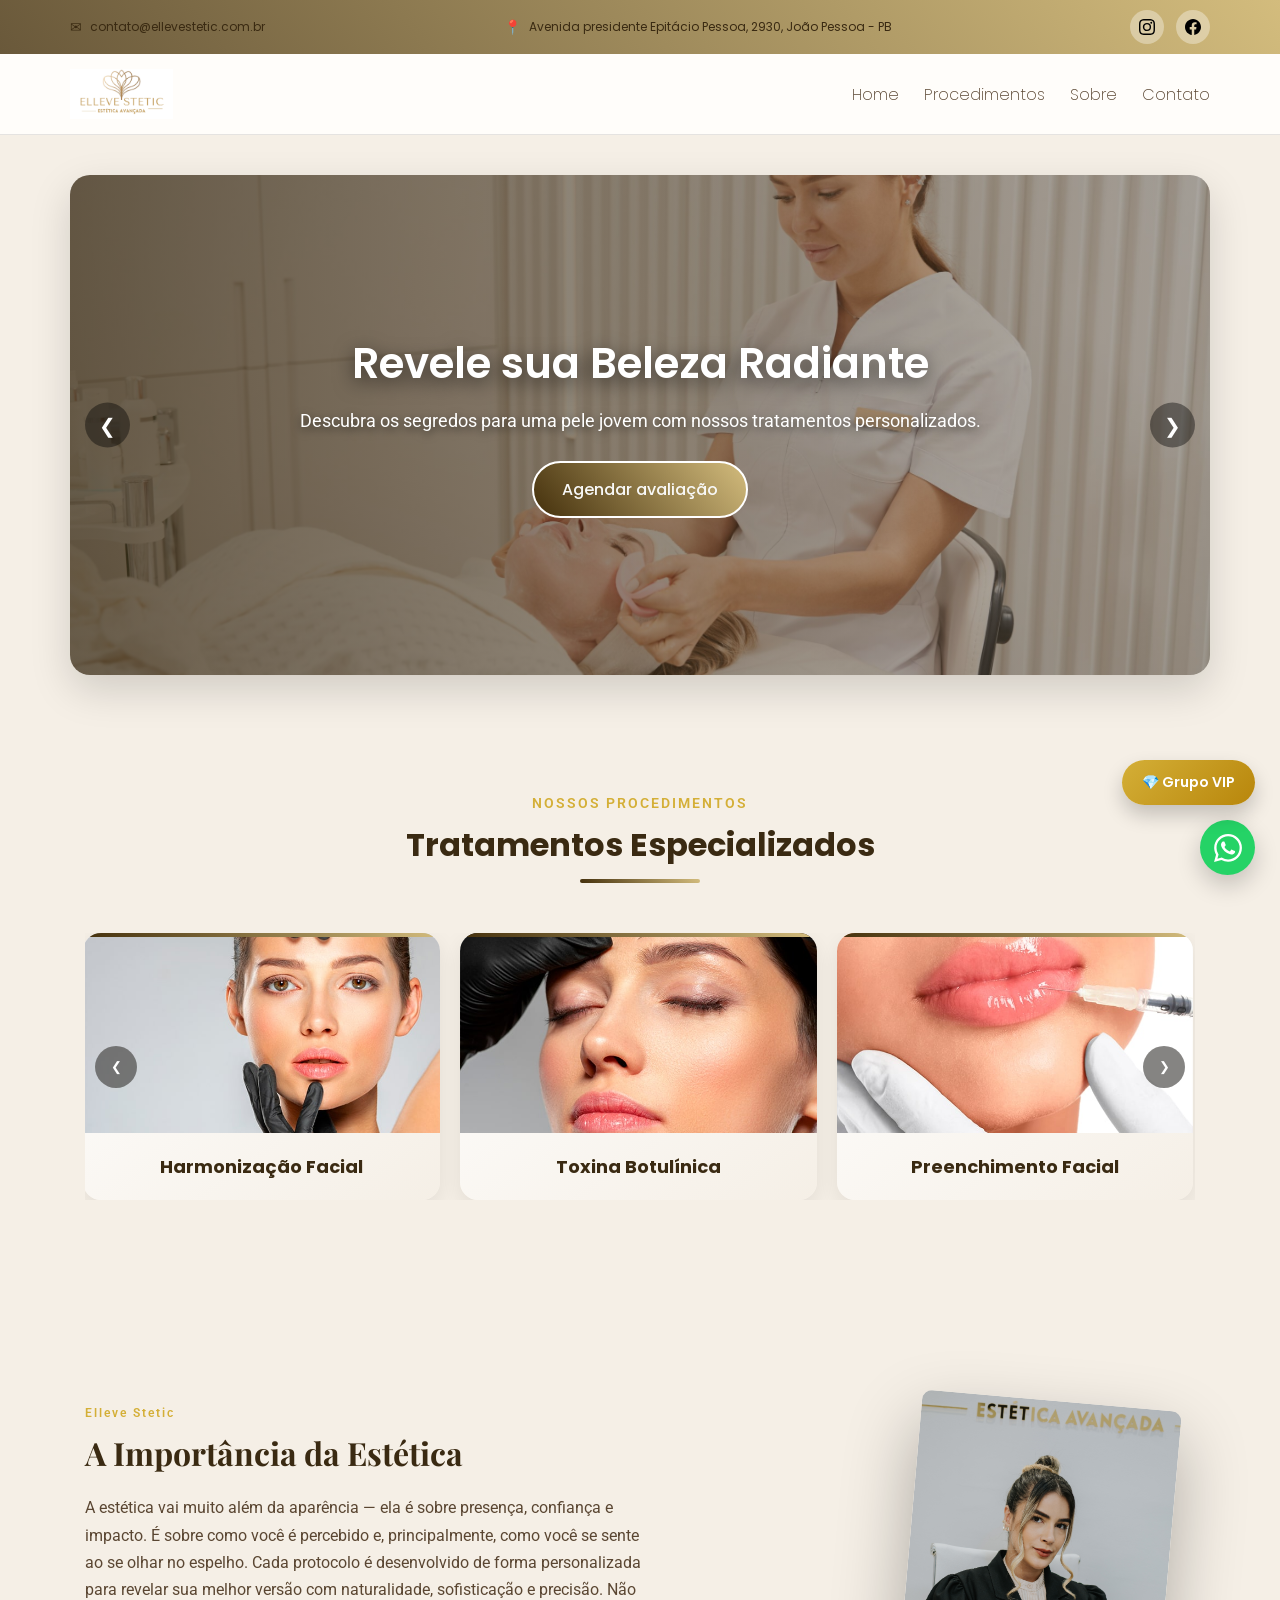
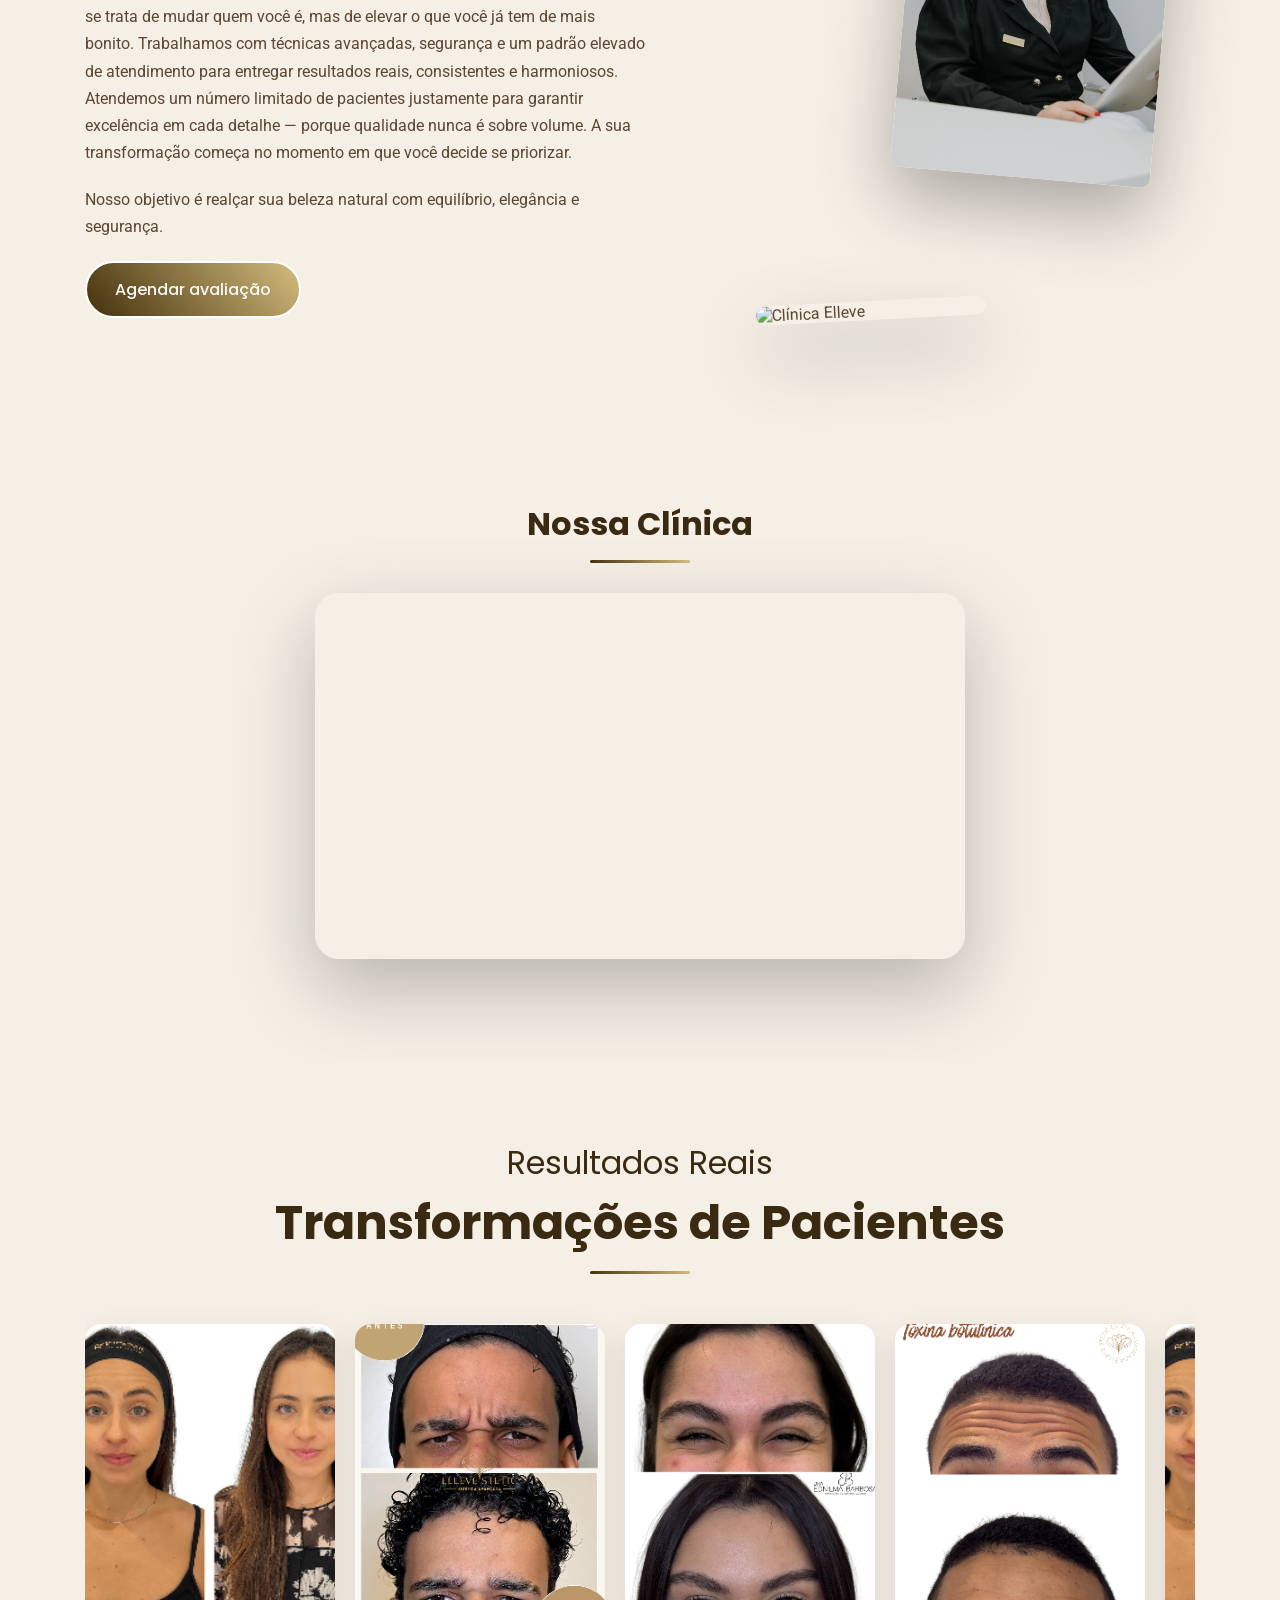
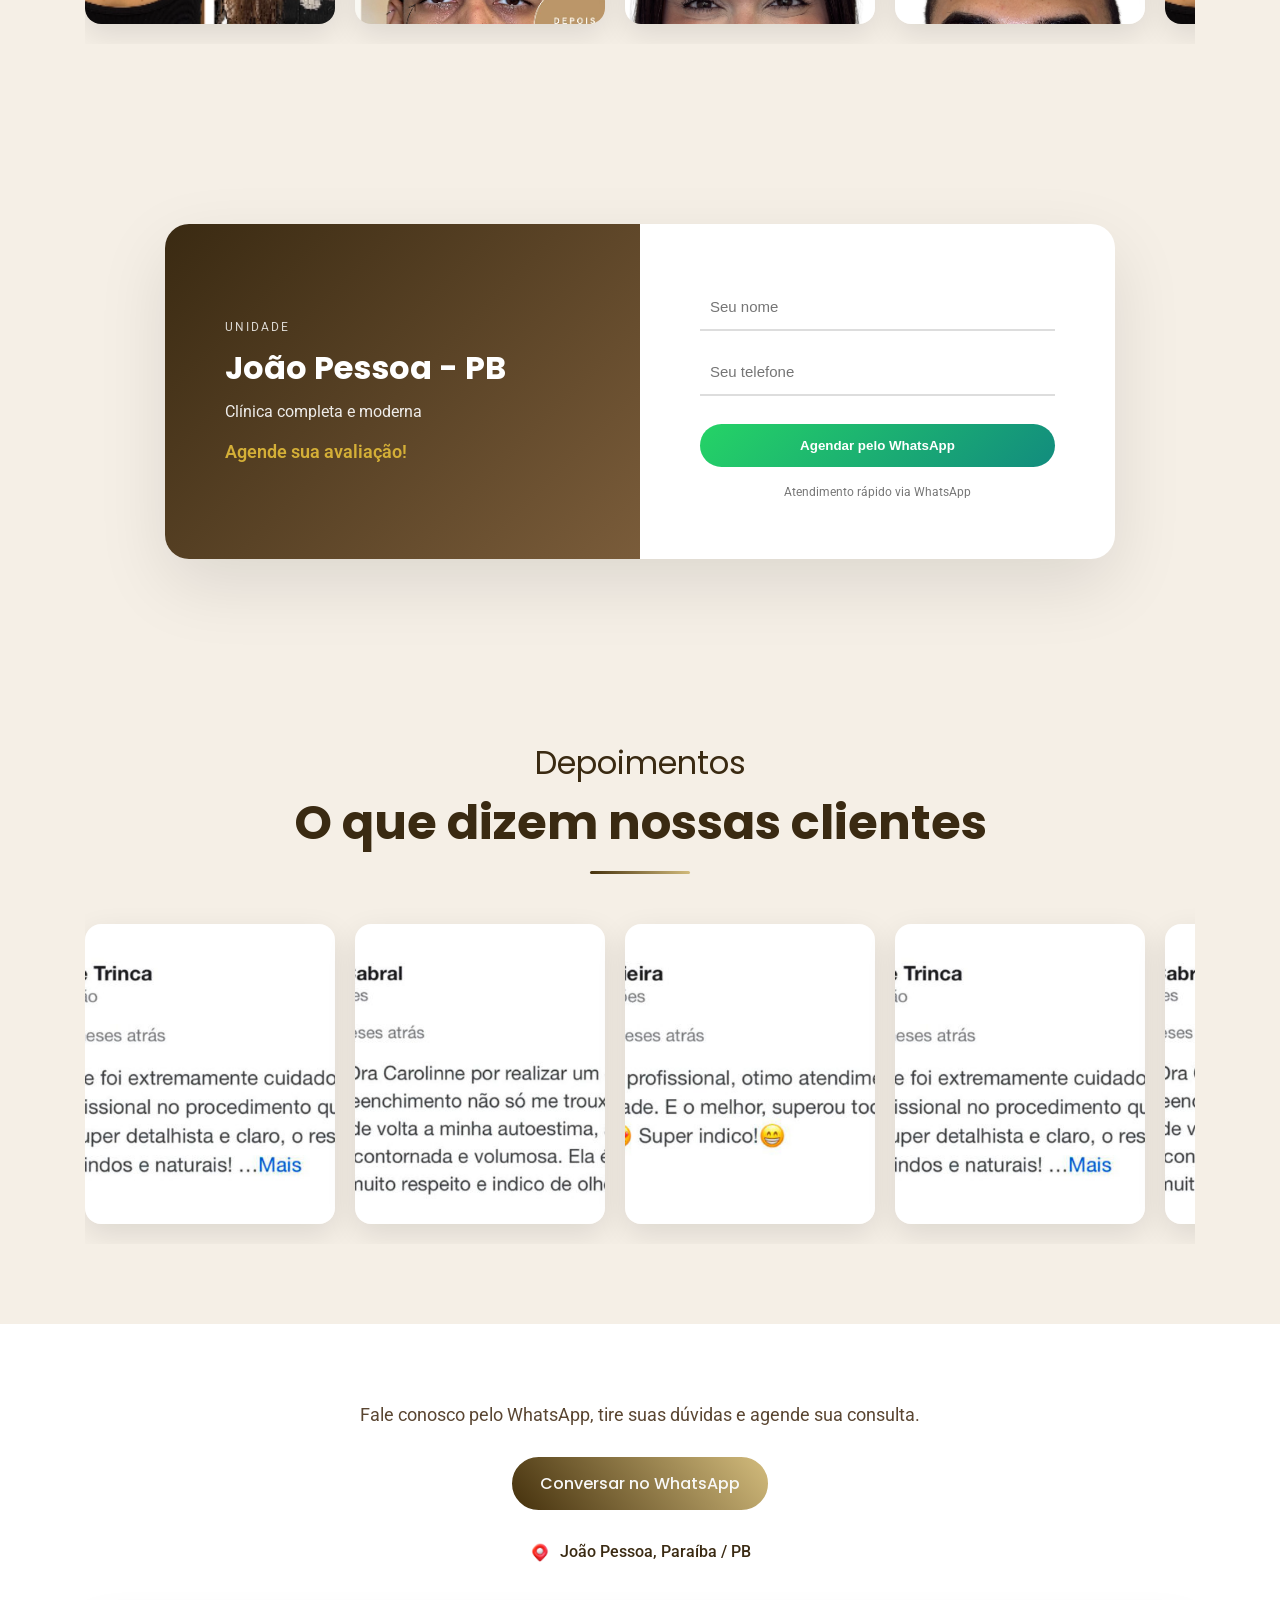
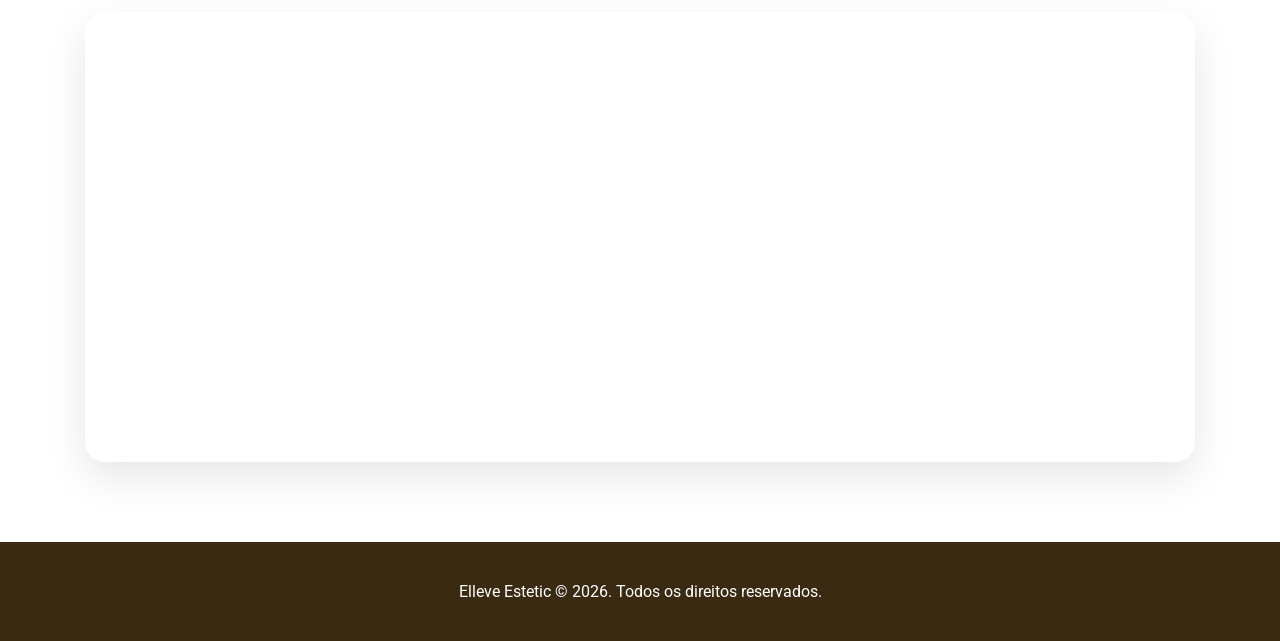
==== commit 1b00ee0d: "Add files via upload" ====
--- a/index.html
+++ b/index.html
@@ -1,323 +1,285 @@
-<!DOCTYPE html>
-<html lang="pt-BR">
-<head>
-    <meta charset="UTF-8">
-    <meta name="viewport" content="width=device-width, initial-scale=1.0">
-    <meta name="description" content="Dra. Carolinne Lima - Especialista em Harmonização Facial e procedimentos estéticos em Alphaville, Barueri e Tatuapé, São Paulo.">
-    <title>Elleve Estética</title>
-    <link rel="stylesheet" href="css/style.css">
-    <link rel="preconnect" href="https://fonts.googleapis.com">
-    <link rel="preconnect" href="https://fonts.gstatic.com" crossorigin>
-    <link href="https://fonts.googleapis.com/css2?family=Poppins:wght@300;400;500;600;700&family=Roboto+Slab:wght@400;500&family=Roboto:wght@300;400;500;600&display=swap" rel="stylesheet">
-    <link href="https://fonts.googleapis.com/css2?family=Playfair+Display:wght@400;600;700&family=Montserrat:wght@300;400;500;600&display=swap" rel="stylesheet">
-</head>
-<body>
-    <header class="header">
-        <div class="container">
-            <div class="logo">
-            </div>
-            <nav>
-                <ul class="nav-menu" id="navMenu">
-                    <li><a href="#inicio">Início</a></li>
-                    <li><a href="#tratamentos">Tratamentos</a></li>
-                    <li><a href="#sobre">Sobre</a></li>
-                    <li><a href="#depoimentos">Depoimentos</a></li>
-                    <li><a href="#contato">Contato</a></li>
-<li>
-  <a class="vip-link" href="https://chat.whatsapp.com/FbUR5CiADpmFHOiMQMKLBQ?utm_source=ig&utm_medium=social&utm_content=link_in_bio&fbclid=PAZXh0bgNhZW0CMTEAc3J0YwZhcHBfaWQMMjU2MjgxMDQwNTU4AAGneS3XnnVJMOM3-GqcyB7GJlR1L10ECGQylXPrXzGzXT-0Fgc9jTBY5aald5w_aem_M2a5MFOdiQr91JYcY6w5NQ" target="_blank">
-    ✨ Grupo Vip
-  </a>
-</li>
-                </ul>
-            </nav>
-            <button class="mobile-toggle" id="mobileToggle" aria-label="Menu">
-                <svg viewBox="0 0 24 24"><path d="M3 18h18v-2H3v2zm0-5h18v-2H3v2zm0-7v2h18V6H3z"/></svg>
-            </button>
-        </div>
-    </header>
-
-   <section class="hero" id="inicio">
-
-</section>
-  <section class="treatments" id="tratamentos">
-    <div class="container">
-
-        <div class="section-header">
-            <h1>Nossos Tratamentos</h1>
-        </div>
-
-        <div class="treatments-grid">
-
-            <div class="treatments-grid">
-
-    <div class="treatment-card">
-        <img src="images/Harmonizacao-Facial.jpg" alt="Harmonização Facial">
-        <h3>Harmonização Facial</h3>
-        <p>É um conjunto de procedimentos que visam melhorar a qualidade da pele...</p>
-     <a href="https://wa.me/5583998858437" class="card-btn" target="_blank">
-    Agendar
-</a>
-    </div>
-
-    <div class="treatment-card">
-        <img src="images/Toxina-Botulinica.jpg" alt="Toxina Botulínica">
-        <h3>Toxina Botulínica</h3>
-        <p>Substância utilizada em pontos estratégicos da face...</p>
-        <a href="https://wa.me/5583998858437" class="card-btn" target="_blank">
-    Agendar
-</a>
-    </div>
-
-    <div class="treatment-card">
-        <img src="images/Preenchimento-Facial.jpg" alt="Preenchimento Facial">
-        <h3>Preenchimento Facial</h3>
-        <p>Procedimento realizado para dar volume e sustentação...</p>
-        <a href="https://wa.me/5583998858437" class="card-btn" target="_blank">
-    Agendar
-</a>
-    </div>
-
-    <div class="treatment-card">
-        <img src="images/Ultrassom-Microfocado.jpg" alt="Ultraformer III">
-        <h3>Ultraformer III</h3>
-        <p>Ultrassom micro e macro focado de última geração para rejuvenescimento.</p>
-        <a href="https://wa.me/5583998858437" class="card-btn" target="_blank">
-    Agendar
-</a>
-    </div>
-
-    <div class="treatment-card">
-        <img src="images/Bioestimulador-de-Colageno.jpg" alt="Bioestimulador de Colágeno">
-        <h3>Bioestimulador de Colágeno</h3>
-        <p>Estimula produção de colágeno e melhora firmeza da pele.</p>
-        <a href="https://wa.me/5583998858437" class="card-btn" target="_blank">
-    Agendar
-</a>
-    </div>
-
-    <div class="treatment-card">
-        <img src="images/FIos-de-Sustentacao.jpg" alt="Fios de Sustentação">
-        <h3>Fios de Sustentação</h3>
-        <p>Reposiciona tecidos e promove lifting facial sem cirurgia.</p>
-    <a href="https://wa.me/5583998858437" class="card-btn" target="_blank">
-    Agendar
-</a>
-    </div>
-
-    <div class="treatment-card">
-        <img src="images/Skinbooster.jpg" alt="Skinbooster">
-        <h3>Skinbooster</h3>
-        <p>Hidratação profunda e melhora da elasticidade da pele.</p>
-        <a href="https://wa.me/5583998858437" class="card-btn" target="_blank">
-    Agendar
-</a>
-    </div>
-
-    <div class="treatment-card">
-        <img src="images/Microagulhamento.jpg" alt="Microagulhamento">
-        <h3>Microagulhamento</h3>
-        <p>Estimula colágeno e trata flacidez, manchas e cicatrizes.</p>
-        <a href="https://wa.me/5583998858437" class="card-btn" target="_blank">
-    Agendar
-</a>
-    </div>
-
-    <div class="treatment-card">
-        <img src="images/Peeling-Quimico.jpg" alt="Peeling Químico">
-        <h3>Peeling Químico</h3>
-        <p>Melhora manchas, rugas finas e textura da pele.</p>
-      <a href="https://wa.me/5583998858437" class="card-btn" target="_blank">
-    Agendar
-</a>
-        </div>
-    </section>
-
-<section class="about" id="sobre">
-    <div class="container">
-
-        <div class="about-wrapper">
-    <div class="about-card">
-        <h3>Autoestima e Bem-Estar</h3>
-        <h2>A Importância da Estética na Sociedade</h2>
-
-        <p>
-            Muito mais do que atuar na aparência, a estética cuida da pessoa. Os benefícios de tratamentos estéticos geram reflexos não só no aspecto físico, mas também trabalham o lado emocional e trazem mudanças na autoestima. Uma pessoa saudável é reluzente! Expressa o brilho do cuidado com seu maior patrimônio.
-        </p>
-
-        <p class="cuide-se">
-            Cuide-se! ♥
-        </p>
-    </div>
-
-        <div class="about-grid" style="margin-top: 80px;text-align: center;">
-            <div class="about-card">
-                <h2>Nossa Missão</h2>
-                <p>Entendemos que cada ser humano é único em sua essência e beleza, e por isso especiais. Nossa missão é ajudar as pessoas a encontrarem sua melhor versão, por isso recebemos pacientes de todo o País e até mesmo do exterior, para realizar nossos tratamentos personalizados. Trabalhamos constantemente em busca de capacitação, investindo em tratamentos e tecnologias de ponta, como por exemplo o Ultraformer 3 e Lavieen. Através das nossas soluções em tratamentos, cuidamos da sua saúde, bem-estar e beleza. Fazendo com que você realce sua beleza, envelheça em sua melhor versão, realizando nossa harmonização facial, seja para melhorar a firmeza de pele, para clarear manchas, para atenuar rugas ou até mesmo receber uma orientação sobre como cuidar da pele em casa. Nosso objetivo é o embelezamento natural da face, evitando assim resultados exagerados e a perda de identidade.</p>
-                <p>Nossa missão é ajudar as pessoas a encontrarem sua melhor versão...</p>
-            </div>
-            <div class="about-image">
-                <img src="./images/soubrenner-2.jpg" alt="Equipe">
-            </div>
-    
-</section>
-<section class="results" id="resultados">
-    <div class="container">
-
-        <div class="section-header">
-            <p>Resultados Reais</p>
-            <h2>Transformações dos Nossos Pacientes</h2>
-        </div>
-
-        <div class="results-wrapper">
-            <div class="results-track">
-
-                <div class="result-card">
-                    <img src="images/3.png" alt="Resultado 1">
-                </div>
-
-                <div class="result-card">
-                    <img src="images/brener.png" alt="Resultado 2">
-                </div>
-
-                <div class="result-card">
-                    <img src="images/2.png" alt="Resultado 3">
-                </div>
-
-                <div class="result-card">
-                    <img src="images/1.png" alt="Resultado 4">
-                </div>
-
-                <!-- DUPLICADO PARA LOOP INFINITO -->
-                <div class="result-card">
-                    <img src="images/3.png" alt="Resultado 1">
-                </div>
-
-                <div class="result-card">
-                    <img src="images/brener.png" alt="Resultado 2">
-                </div>
-
-                <div class="result-card">
-                    <img src="images/2.png" alt="Resultado 3">
-                </div>
-
-                <div class="result-card">
-                    <img src="images/1.png" alt="Resultado 4">
-                </div>
-
-            </div>
-        </div>
-
-    </div>
-</section>
-    <section class="testimonials" id="depoimentos">
-        <div class="container">
-            <div class="section-header">
-                <p>O que Dizem Sobre Nós?</p>
-                <h2>Depoimentos das Nossas Clientes </h2>
-            </div>
-            <div class="testimonials-grid">
-        <div class="testimonials-wrapper">
-            <div class="testimonials-track">
-
-                <!-- ORIGINAL -->
-                <div class="testimonial-card">
-                    <img src="images/depoimento-danielle-trinca-768x384.jpg">
-                </div>
-
-                <div class="testimonial-card">
-                    <img src="images/depoimento-karina-cabral-768x384.jpg">
-                </div>
-
-                <div class="testimonial-card">
-                    <img src="images/depoimento-sonia-vieira-768x384.jpg">
-                </div>
-
-                <!-- DUPLICADO (OBRIGATÓRIO PRA LOOP INFINITO) -->
-                <div class="testimonial-card">
-                    <img src="images/depoimento-danielle-trinca-768x384.jpg">
-                </div>
-
-                <div class="testimonial-card">
-                    <img src="images/depoimento-karina-cabral-768x384.jpg">
-                </div>
-
-                <div class="testimonial-card">
-                    <img src="images/depoimento-sonia-vieira-768x384.jpg">
-                </div>
-
-            </div>
-</section>
-
-            </div>
-        </div>
-    </section>
-
-    <section class="contact" id="contato">
-       <div class="contact-float-card">
-
-    <p>
-        Fale conosco pelo WhatsApp clicando no botão abaixo, tire suas dúvidas e agende sua consulta.
-    </p>
-
-    <a href="https://wa.me/5583998858437" target="_blank" class="btn">
-        Conversar no WhatsApp
-    </a>
-
-    <div class="location">
-    <img src="images/icone-loc.png" alt="Localização">
-    <span>João Pessoa, Paraíba / PB</span>
-</div>
-
-    <div class="map-container">
-  <iframe
-    src="https://www.google.com/maps/embed?pb=!1m18!1m12!1m3!1d3959.052499735831!2d-34.844107900000004!3d-7.1199147!2m3!1f0!2f0!3f0!3m2!1i1024!2i768!4f13.1!3m3!1m2!1s0x7acdd4968c55a0b%3A0x4a7569804e5e5dc2!2sAtlantis%20Offices%20Design%20Empresarial!5e0!3m2!1spt-BR!2sbr!4v1776226344547!5m2!1spt-BR!2sbr"
-    allowfullscreen=""
-    loading="lazy"
-    referrerpolicy="no-referrer-when-downgrade">
-  </iframe>
-</div>
-        </div>
-    </section>
-
-    <footer class="footer">
-        <div class="container">
-            <p>Elleve Estetic © 2026. Todos os direitos reservados.</p>
-        </div>
-    </footer>
-
-    <a href="https://wa.me/5511999999999" target="_blank" class="whatsapp-float" rel="noopener noreferrer" aria-label="WhatsApp">
-        <svg viewBox="0 0 24 24"><path d="M17.472 14.382c-.297-.149-1.758-.867-2.03-.967-.273-.099-.471-.148-.67.15-.197.297-.767.966-.94 1.164-.173.199-.347.223-.644.075-.297-.15-1.255-.463-2.39-1.475-.883-.788-1.48-1.761-1.653-2.059-.173-.297-.018-.458.13-.606.134-.133.298-.347.446-.52.149-.174.198-.298.298-.497.099-.198.05-.371-.025-.52-.075-.149-.669-1.612-.916-2.207-.242-.579-.487-.5-.669-.51-.173-.008-.371-.01-.57-.01-.198 0-.52.074-.792.372-.272.297-1.04 1.016-1.04 2.479 0 1.462 1.065 2.875 1.213 3.074.149.198 2.096 3.2 5.077 4.487.709.306 1.262.489 1.694.625.712.227 1.36.195 1.871.118.571-.085 1.758-.719 2.006-1.413.248-.694.248-1.289.173-1.413-.074-.124-.272-.198-.57-.347m-5.421 7.403h-.004a9.87 9.87 0 01-5.031-1.378l-.361-.214-3.741.982.998-3.648-.235-.374a9.86 9.86 0 01-1.51-5.26c.001-5.45 4.436-9.884 9.888-9.884 2.64 0 5.122 1.03 6.988 2.898a9.825 9.825 0 012.893 6.994c-.003 5.45-4.437 9.884-9.885 9.884m8.413-18.297A11.815 11.815 0 0012.05 0C5.495 0 .16 5.335.157 11.892c0 2.096.547 4.142 1.588 5.945L.057 24l6.305-1.654a11.882 11.882 0 005.683 1.448h.005c6.554 0 11.89-5.335 11.893-11.893a11.821 11.821 0 00-3.48-8.413z"/></svg>
-    </a>
-
-    <script>
-        document.getElementById('mobileToggle').addEventListener('click', function() {
-            document.getElementById('navMenu').classList.toggle('active');
-        });
-
-        document.querySelectorAll('.nav-menu a').forEach(link => {
-            link.addEventListener('click', () => {
-                document.getElementById('navMenu').classList.remove('active');
-            });
-        });
-
-        document.querySelectorAll('a[href^="#"]').forEach(anchor => {
-            anchor.addEventListener('click', function (e) {
-                e.preventDefault();
-                const target = document.querySelector(this.getAttribute('href'));
-                if (target) {
-                    target.scrollIntoView({
-                        behavior: 'smooth',
-                        block: 'start'
-                    });
-                }
-            });
-        });
-    </script>
-<a href="https://chat.whatsapp.com/FbUR5CiADpmFHOiMQMKLBQ?utm_source=ig&utm_medium=social&utm_content=link_in_bio&fbclid=PAZXh0bgNhZW0CMTEAc3J0YwZhcHBfaWQMMjU2MjgxMDQwNTU4AAGneS3XnnVJMOM3-GqcyB7GJlR1L10ECGQylXPrXzGzXT-0Fgc9jTBY5aald5w_aem_M2a5MFOdiQr91JYcY6w5NQ"
-   class="vip-mobile-btn"
-   target="_blank">
-   💎 Grupo VIP
-</a>
-    <script src="./js/script.js"></script>
-</body>
-</html>
+<!DOCTYPE html>
+<html lang="pt-BR">
+<head>
+    <meta charset="UTF-8">
+    <meta name="viewport" content="width=device-width, initial-scale=1.0">
+    <meta name="description" content="Elleve Stetic Harmonização Facial e Corporal em João Pessoa, Paraíba. Tratamentos estéticos personalizados para realçar sua beleza natural. Agende sua consulta e descubra sua melhor versão!">
+    <title>Elleve Estética</title>
+    <link rel="stylesheet" href="css/style.css">
+    <link rel="preconnect" href="https://fonts.googleapis.com">
+    <link rel="preconnect" href="https://fonts.gstatic.com" crossorigin>
+    <link href="https://fonts.googleapis.com/css2?family=Poppins:wght@300;400;500;600;700&family=Roboto+Slab:wght@400;500&family=Roboto:wght@300;400;500;600&family=Playfair+Display:wght@400;600;700&family=Montserrat:wght@300;400;500;600&display=swap" rel="stylesheet">
+</head>
+<body>
+
+    <!-- 🟡 TOPBAR -->
+    <div class="topbar">
+        <div class="topbar-container">
+            <div class="topbar-left">
+                <span class="icon">✉</span>
+                <span>contato@ellevestetic.com.br</span>
+            </div>
+            <div class="topbar-right">
+                <span class="icon">📍</span>
+                <span>Avenida presidente Epitácio Pessoa, 2930, João Pessoa - PB</span>
+            </div>
+            <div class="topbar-social">
+                <a href="https://www.instagram.com/ellevestetic/" target="_blank" class="social-icon" aria-label="Instagram">
+                    <img src="images/instagram.svg" alt="Instagram">
+                </a>
+                <a href="https://www.facebook.com/ellevestetic/" target="_blank" class="social-icon" aria-label="Facebook">
+                    <img src="images/facebook.svg" alt="Facebook">
+                </a>
+            </div>
+        </div>
+    </div>
+
+    <!-- HEADER / MENU -->
+    <header class="header">
+        <div class="container header-inner">
+            <div class="logo">
+                <img src="images/logo.png" alt="Elleve Estética Logo">
+            </div>
+            <nav>
+                <ul class="nav-menu" id="navMenu">
+                    <li><a href="#home">Home</a></li>
+                    <li><a href="#tratamentos">Procedimentos</a></li>
+                    <li><a href="#sobre">Sobre</a></li>
+                    <li><a href="#contato">Contato</a></li>
+                </ul>
+            </nav>
+            <button class="mobile-toggle" id="mobileToggle" aria-label="Abrir menu">☰</button>
+        </div>
+    </header>
+
+    <!-- HERO CAROUSEL -->
+    <section class="hero-carousel" id="home">
+        <button class="hero-btn prev" aria-label="Slide anterior">❮</button>
+        <button class="hero-btn next" aria-label="Próximo slide">❯</button>
+
+        <div class="hero-slide active" style="background-image: url('./images/female-at-session-of-care-procedures-in-aesthetic-2023-05-13-02-53-38-utc-scaled.jpg');">
+            <div class="hero-content">
+                <h1>Revele sua Beleza Radiante</h1>
+                <p>Descubra os segredos para uma pele jovem com nossos tratamentos personalizados.</p>
+                <a href="https://wa.me/5583998858437" class="btn">Agendar avaliação</a>
+            </div>
+        </div>
+
+        <div class="hero-slide" style="background-image: url('./images/imagem-1.png');">
+            <div class="hero-content">
+                <h1>Sinta-se Rejuvenescido(a)</h1>
+                <p>Excelência em procedimentos de harmonização facial e corporal.</p>
+                <a href="https://wa.me/5583998858437" class="btn">Agendar avaliação</a>
+            </div>
+        </div>
+
+        <div class="hero-slide" style="background-image: url('./images/hip-mesotherapy-is-an-injection-method-in-aestheti-2022-11-12-00-54-40-utc-1-scaled.jpg');">
+            <div class="hero-content">
+                <h1>Diga adeus à flacidez</h1>
+                <p>Experimente os benefícios dos nossos tratamentos corporais avançados.</p>
+                <a href="https://wa.me/5583998858437" class="btn">Agendar avaliação</a>
+            </div>
+        </div>
+    </section>
+
+    <!-- TRATAMENTOS -->
+    <section class="treatments" id="tratamentos">
+        <div class="container">
+            <div class="section-header">
+                <p>Nossos Procedimentos</p>
+                <h1>Tratamentos Especializados</h1>
+            </div>
+
+            <div class="carousel">
+                <button class="carousel-btn prev" aria-label="Anterior">❮</button>
+                <div class="carousel-track">
+                    <div class="treatment-card" data-url="harmonizacao.html">
+                        <img src="images/Harmonizacao-Facial.jpg" alt="Harmonização Facial">
+                        <h3>Harmonização Facial</h3>
+                    </div>
+                    <div class="treatment-card" data-url="toxina-botulinica.html">
+                        <img src="images/Toxina-Botulinica.jpg" alt="Toxina Botulínica">
+                        <h3>Toxina Botulínica</h3>
+                    </div>
+                    <div class="treatment-card" data-url="preenchimento-facial.html">
+                        <img src="images/Preenchimento-Facial.jpg" alt="Preenchimento Facial">
+                        <h3>Preenchimento Facial</h3>
+                    </div>
+                    <div class="treatment-card" data-url="ultraformer.html">
+                        <img src="images/Ultrassom-Microfocado.jpg" alt="Ultraformer III">
+                        <h3>Ultraformer III</h3>
+                    </div>
+                    <div class="treatment-card" data-url="bioestimulador.html">
+                        <img src="images/Bioestimulador-de-Colageno.jpg" alt="Bioestimulador">
+                        <h3>Bioestimulador</h3>
+                    </div>
+                </div>
+                <button class="carousel-btn next" aria-label="Próximo">❯</button>
+            </div>
+        </div>
+    </section>
+
+    <!-- SOBRE -->
+    <section class="about" id="sobre">
+        <div class="container">
+            <div class="about-wrapper">
+                <div class="about-text">
+                    <span class="about-tag">Elleve Stetic</span>
+                    <h2>A Importância da Estética</h2>
+                    <p>A estética vai muito além da aparência — ela é sobre presença, confiança e impacto. É sobre como você é percebido e, principalmente, como você se sente ao se olhar no espelho.
+
+Cada protocolo é desenvolvido de forma personalizada para revelar sua melhor versão com naturalidade, sofisticação e precisão. Não se trata de mudar quem você é, mas de elevar o que você já tem de mais bonito.
+
+Trabalhamos com técnicas avançadas, segurança e um padrão elevado de atendimento para entregar resultados reais, consistentes e harmoniosos.
+
+Atendemos um número limitado de pacientes justamente para garantir excelência em cada detalhe — porque qualidade nunca é sobre volume.
+
+A sua transformação começa no momento em que você decide se priorizar.</p>
+                    <p>Nosso objetivo é realçar sua beleza natural com equilíbrio, elegância e segurança.</p>
+                    <a href="https://wa.me/5583998858437" class="btn">Agendar avaliação</a>
+                </div>
+                <div class="about-images">
+                    <img src="./images/paulaluthyana-9.jpg" class="img-main" alt="Procedimento estético">
+                    <img src="./images/paulaluthyana-19.jpg" class="img-secondary" alt="Clínica Elleve">
+                </div>
+            </div>
+        </div>
+    </section>
+
+    <!-- VÍDEO -->
+<section class="video-section">
+  <div class="container">
+
+    <h2 class="section-title">Nossa Clínica</h2>
+
+    <div class="video-wrapper">
+      <div class="video-thumbnail">
+        <iframe 
+          src="https://www.youtube.com/embed/TeASejKS5sQ"
+          allow="autoplay; encrypted-media"
+          allowfullscreen>
+        </iframe>
+      </div>
+    </div>
+
+  </div>
+</section>
+    <!-- RESULTADOS -->
+    <section class="results" id="resultados">
+        <div class="container">
+            <div class="section-title">
+                <p>Resultados Reais</p>
+                <h2>Transformações de Pacientes</h2>
+            </div>
+            <div class="results-wrapper">
+                <div class="results-track">
+                    <div class="result-card"><img src="images/3.png" alt="Resultado"></div>
+                    <div class="result-card"><img src="images/brener.png" alt="Resultado"></div>
+                    <div class="result-card"><img src="images/2.png" alt="Resultado"></div>
+                    <div class="result-card"><img src="images/1.png" alt="Resultado"></div>
+                    <!-- Duplicados para loop -->
+                    <div class="result-card"><img src="images/3.png" alt="Resultado"></div>
+                    <div class="result-card"><img src="images/brener.png" alt="Resultado"></div>
+                    <div class="result-card"><img src="images/2.png" alt="Resultado"></div>
+                    <div class="result-card"><img src="images/1.png" alt="Resultado"></div>
+                </div>
+            </div>
+        </div>
+    </section>
+
+<section class="unit-section">
+  <div class="container">
+
+    <div class="unit-card">
+
+      <!-- LADO ESQUERDO (INFORMAÇÃO) -->
+      <div class="unit-info">
+
+        <span class="unit-tag">UNIDADE</span>
+
+        <h2>João Pessoa - PB</h2>
+
+        <p class="unit-desc">
+          Clínica completa e moderna
+        </p>
+
+        <p class="unit-highlight">
+          Agende sua avaliação!
+        </p>
+
+      </div>
+
+      <!-- LADO DIREITO (FORMULÁRIO LIMPO) -->
+      <div class="unit-form">
+
+        <input type="text" id="name" placeholder="Seu nome" required>
+        <input type="tel" id="phone" placeholder="Seu telefone">
+
+        <button id="sendWhats">Agendar pelo WhatsApp</button>
+
+        <small>Atendimento rápido via WhatsApp</small>
+
+      </div>
+
+    </div>
+
+  </div>
+  
+</section>
+
+
+
+         <!-- DEPOIMENTOS -->
+    <section class="testimonials" id="depoimentos">
+        <div class="container">
+            <div class="section-title">
+                <p>Depoimentos</p>
+                <h2>O que dizem nossas clientes</h2>
+            </div>
+            <div class="testimonials-wrapper">
+                <div class="testimonials-track">
+                    <div class="testimonial-card"><img src="images/depoimento-danielle-trinca-768x384.jpg" alt="Depoimento"></div>
+                    <div class="testimonial-card"><img src="images/depoimento-karina-cabral-768x384.jpg" alt="Depoimento"></div>
+                    <div class="testimonial-card"><img src="images/depoimento-sonia-vieira-768x384.jpg" alt="Depoimento"></div>
+                    <!-- Duplicados para loop -->
+                    <div class="testimonial-card"><img src="images/depoimento-danielle-trinca-768x384.jpg" alt="Depoimento"></div>
+                    <div class="testimonial-card"><img src="images/depoimento-karina-cabral-768x384.jpg" alt="Depoimento"></div>
+                    <div class="testimonial-card"><img src="images/depoimento-sonia-vieira-768x384.jpg" alt="Depoimento"></div>
+                </div>
+            </div>
+        </div>
+    </section>
+
+    <!-- CONTATO -->
+    <section class="contact" id="contato">
+        <div class="container">
+            <div class="contact-float-card">
+                <p>Fale conosco pelo WhatsApp, tire suas dúvidas e agende sua consulta.</p>
+                <a href="https://wa.me/5583998858437" target="_blank" class="btn">Conversar no WhatsApp</a>
+                <div class="location">
+                    <img src="images/icone-loc.png" alt="Localização">
+                    <span>João Pessoa, Paraíba / PB</span>
+                </div>
+            </div>
+            <div class="map-container">
+                <iframe src="https://www.google.com/maps/embed?pb=!1m18!1m12!1m3!1d3959.052499735831!2d-34.844107900000004!3d-7.1199147!2m3!1f0!2f0!3f0!3m2!1i1024!2i768!4f13.1!3m3!1m2!1s0x7acdd4968c55a0b%3A0x4a7569804e5e5dc2!2sAtlantis%20Offices%20Design%20Empresarial!5e0!3m2!1spt-BR!2sbr!4v1776226344547!5m2!1spt-BR!2sbr" allowfullscreen="" loading="lazy"></iframe>
+            </div>
+        </div>
+    </section>
+
+    <footer class="footer">
+        <div class="container">
+            <p>Elleve Estetic © 2026. Todos os direitos reservados.</p>
+        </div>
+    </footer>
+
+    <!-- FLOATERS -->
+    <a href="https://wa.me/5583998858437" target="_blank" class="whatsapp-float" aria-label="WhatsApp">
+        <svg viewBox="0 0 24 24"><path d="M17.472 14.382c-.297-.149-1.758-.867-2.03-.967-.273-.099-.471-.148-.67.15-.197.297-.767.966-.94 1.164-.173.199-.347.223-.644.075-.297-.15-1.255-.463-2.39-1.475-.883-.788-1.48-1.761-1.653-2.059-.173-.297-.018-.458.13-.606.134-.133.298-.347.446-.52.149-.174.198-.298.298-.497.099-.198.05-.371-.025-.52-.075-.149-.669-1.612-.916-2.207-.242-.579-.487-.5-.669-.51-.173-.008-.371-.01-.57-.01-.198 0-.52.074-.792.372-.272.297-1.04 1.016-1.04 2.479 0 1.462 1.065 2.875 1.213 3.074.149.198 2.096 3.2 5.077 4.487.709.306 1.262.489 1.694.625.712.227 1.36.195 1.871.118.571-.085 1.758-.719 2.006-1.413.248-.694.248-1.289.173-1.413-.074-.124-.272-.198-.57-.347m-5.421 7.403h-.004a9.87 9.87 0 01-5.031-1.378l-.361-.214-3.741.982.998-3.648-.235-.374a9.86 9.86 0 01-1.51-5.26c.001-5.45 4.436-9.884 9.888-9.884 2.64 0 5.122 1.03 6.988 2.898a9.825 9.825 0 012.893 6.994c-.003 5.45-4.437 9.884-9.885 9.884m8.413-18.297A11.815 11.815 0 0012.05 0C5.495 0 .16 5.335.157 11.892c0 2.096.547 4.142 1.588 5.945L.057 24l6.305-1.654a11.882 11.882 0 005.683 1.448h.005c6.554 0 11.89-5.335 11.893-11.893a11.821 11.821 0 00-3.48-8.413z"/></svg>
+    </a>
+
+    <a href="https://chat.whatsapp.com/FbUR5CiADpmFHOiMQMKLBQ" class="vip-mobile-btn" target="_blank">💎 Grupo VIP</a>
+
+    <script src="./js/script.js"></script>
+</body>
+</html>
--- a/css/style.css
+++ b/css/style.css
@@ -1,1389 +1,921 @@
-@import url('https://fonts.googleapis.com/css2?family=Poppins:wght@300;400;500;600;700&family=Roboto+Slab:wght@400;500&family=Roboto:wght@300;400;500;600&display=swap');
+@import url('https://fonts.googleapis.com/css2?family=Poppins:wght@300;400;500;600;700&family=Roboto+Slab:wght@400;500&family=Roboto:wght@300;400;500;600&family=Playfair+Display:wght@400;600;700&family=Montserrat:wght@300;400;500;600&display=swap');
 
 :root {
-    --primary: #FFFFFF;
-    --secondary: #3a2a12;
-    --text: #775c03;
-    --accent: #634d26;
-    --accent-light: rgba(219, 83, 83, 0.52);
-}
-
+  --primary: #A88F6E;
+  --secondary: #3A2A12;
+  --text: #5A4632;
+  --accent: #7A5C3A;
+  --gold: #D4AF37;
+  --light: #F5EFE6;
+}
+
+/* RESET */
 * {
-    margin: 0;
-    padding: 0;
-    box-sizing: border-box;
+  margin: 0;
+  padding: 0;
+  box-sizing: border-box;
 }
 
 html {
-    scroll-behavior: smooth;
+  scroll-behavior: smooth;
 }
 
 body {
-    font-family: 'Roboto', sans-serif;
-    color: var(--text);
-    line-height: 1.6;
-    overflow-x: hidden;
-}
-
-h1, h2, h3, h4, h5, h6 {
-    font-family: 'Roboto Slab', serif;
-    font-weight: 500;
-    color: var(--secondary);
+  font-family: 'Roboto', sans-serif;
+  color: var(--text);
+  overflow-x: hidden;
+  background-color: var(--light);
+}
+
+img {
+  max-width: 100%;
+  display: block;
 }
 
 .container {
-    max-width: 1140px;
-    margin: 0 auto;
-    padding: 0 15px;
-}
+  max-width: 1140px;
+  margin: 0 auto;
+  padding: 0 15px;
+}
+
+/* 🟡 TOPBAR */
+.topbar {
+  background: linear-gradient(50deg, #44300cc9, #d3bc7d);
+  padding: 10px 15px;
+  font-family: 'Poppins', sans-serif;
+  font-size: 12px;
+  color: #3a2a12;
+}
+
+.topbar-container {
+  max-width: 1140px;
+  margin: auto;
+  display: flex;
+  justify-content: space-between;
+  align-items: center;
+  gap: 20px;
+  flex-wrap: wrap;
+}
+
+.topbar-item {
+  display: flex;
+  align-items: center;
+  gap: 6px;
+}
+
+.icon {
+  font-size: 14px;
+}
+
+.topbar-left, .topbar-right {
+  display: flex;
+  align-items: center;
+  gap: 8px;
+}
+
+.topbar-social {
+  display: flex;
+  gap: 12px;
+  align-items: center;
+}
+
+.social-icon {
+  width: 34px;
+  height: 34px;
+  display: flex;
+  align-items: center;
+  justify-content: center;
+  background: rgba(255, 255, 255, 0.35);
+  border-radius: 50%;
+  transition: 0.3s ease;
+  text-decoration: none;
+}
+
+.icon-svg {
+  width: 18px;
+  height: 18px;
+  fill: #3a2a12;
+  transition: 0.3s ease;
+}
+
+.social-icon:hover {
+  transform: translateY(-2px) scale(1.1);
+  background: rgba(255, 255, 255, 0.7);
+}
+
+.social-icon:hover .icon-svg {
+  fill: #000;
+}
+
+/* ================= HEADER ================= */
+.header {
+  font-size: 16px;
+  font-weight: 200;
+  position: sticky;
+  top: 0;
+  z-index: 9999;
+  background: #fffdfa;
+  border-bottom: 1px solid rgba(0, 0, 0, 0.1);
+}
+
+.header-inner {
+  display: flex;
+  align-items: center;
+  justify-content: space-between;
+  padding: 15px 0;
+}
+
+.logo img {
+  height: 50px;
+  object-fit: contain;
+}
+
+/* ================= MENU BASE ================= */
+.nav-menu {
+  display: flex;
+  gap: 25px;
+  list-style: none;
+  align-items: center;
+}
+
+.nav-menu a {
+  text-decoration: none;
+  color: var(--text);
+  font-family: 'Poppins', sans-serif;
+  position: relative;
+  padding: 6px 0;
+}
+
+.nav-menu a::after {
+  content: "";
+  position: absolute;
+  bottom: 0;
+  left: 0;
+  height: 2px;
+  width: 0%;
+  background: linear-gradient(50deg, #44300c, #d3bc7d);
+  transition: .3s;
+}
+
+.nav-menu a:hover::after {
+  width: 100%;
+}
+
+/* ================= DROPDOWN ================= */
+.has-submenu {
+  position: relative;
+}
+
+.sub-menu {
+  position: absolute;
+  top: 100%;
+  left: 0;
+  background: #fff;
+  box-shadow: 0 10px 30px rgba(0,0,0,0.1);
+  border-radius: 10px;
+  display: none;
+  flex-direction: column;
+  min-width: 200px;
+  padding: 10px 0;
+}
+
+.sub-menu li a {
+  padding: 10px 15px;
+  display: block;
+}
+
+.has-submenu:hover .sub-menu {
+  display: flex;
+}
+
+/* ================= BOTÃO VIP ================= */
 .vip-link {
-    position: relative;
-    color: #d4af37;
-    font-weight: 600;
-    padding: 6px 12px;
-    border-radius: 20px;
-    background: rgba(212, 175, 55, 0.1);
-    transition: 0.3s ease;
-}
-
-/* brilho externo */
-.vip-link::before {
-    content: '';
-    position: absolute;
-    inset: -4px;
-    border-radius: 25px;
-    background: linear-gradient(45deg, #d4af37, #fff3b0, #d4af37);
-    z-index: -1;
-    filter: blur(6px);
-    opacity: 0.6;
-    animation: glow 2s infinite;
-}
-
-/* efeito pulsar */
-.vip-link::after {
-    content: '';
-    position: absolute;
-    inset: 0;
-    border-radius: 20px;
-    background: rgba(212, 175, 55, 0.15);
-    z-index: -1;
-    animation: pulse 1.8s infinite;
-}
-
-@keyframes pulse {
-    0% {
-        transform: scale(1);
-        opacity: 0.6;
-    }
-    50% {
-        transform: scale(1.08);
-        opacity: 0.2;
-    }
-    100% {
-        transform: scale(1);
-        opacity: 0.6;
-    }
-}
-
-@keyframes glow {
-    0% {
-        opacity: 0.4;
-    }
-    50% {
-        opacity: 0.8;
-    }
-    100% {
-        opacity: 0.4;
-    }
-}
-
-/* hover premium */
-.vip-link:hover {
-    transform: translateY(-2px);
-    background: rgba(212, 175, 55, 0.2);
-}
-.btn {
-    display: inline-block;
-    padding: 15px 30px;
-    background-color: var(--accent);
-    color: var(--primary);
-    text-decoration: none;
-    border-radius: 30px;
-    font-family: 'Poppins', sans-serif;
-    font-weight: 400;
-    box-shadow: 5px 5px 15px rgba(151, 17.999999999999975, 58.00000000000005, 0.35);
-    transition: all 0.3s ease;
-}
-
-.btn:hover {
-    background-color: #796701;
-    transform: translateY(-2px);
-    box-shadow: 7px 7px 20px rgba(151, 17.999999999999975, 58.00000000000005, 0.4);
-}
-
-.header {
-    position: absolute;
-    top: 0;
-    left: 0;
-    right: 0;
-    z-index: 1000;
-    padding: 1em 0;
-}
-
-.header .container {
-    display: flex;
-    align-items: center;
-    justify-content: space-between;
-}
-
-nav {
-    flex: 1;
-    display: flex;
-    justify-content: flex-end;
-}
-.nav-menu {
-    display: flex;
-    gap: 60px;
-    list-style: none;
-}
-
-.nav-menu a {
-    font-family: 'Poppins', sans-serif;
-    font-size: 16px;
-    color: var(--text);
-    text-decoration: none;
-    padding: 5px 10px;
-    transition: color 0.3s ease;
-    position: relative;
-}
-
-.nav-menu a:hover {
-    color: var(--secondary);
-}
-
-.nav-menu a::after {
-    content: '';
-    position: absolute;
-    bottom: -2px;
-    right: 0;   /* começa pela direita */
-    width: 0;
-    height: 2px;
-    background-color: var(--accent);
-    transition: width 0.3s ease;
-}
-
-.nav-menu a:hover::after {
-    width: 100%;
-}
-
+  background: #d4af37;
+  color: #fff !important;
+  padding: 8px 14px;
+  border-radius: 20px;
+}
+
+.vip-mobile-btn {
+  position: fixed;
+  right: 25px;
+  bottom: 95px;
+
+  display: flex;
+  align-items: center;
+  justify-content: center;
+
+  background: linear-gradient(135deg, #d4af37, #b8860b);
+  color: #fff;
+
+  padding: 12px 20px;
+  border-radius: 50px;
+
+  font-family: 'Poppins', sans-serif;
+  font-weight: 600;
+  font-size: 14px;
+
+  text-decoration: none;
+
+  box-shadow: 0 10px 20px rgba(0,0,0,0.2);
+  z-index: 9999;
+
+  transition: 0.3s ease;
+}
+.whatsapp-float {
+  position: fixed;
+  right: 25px;
+  bottom: 25px;
+}
+/* ================= MOBILE TOGGLE ================= */
 .mobile-toggle {
-    display: none;
-    background: none;
-    border: none;
-    cursor: pointer;
-    padding: 10px;
-}
-
-.mobile-toggle svg {
-    width: 30px;
-    height: 30px;
-    fill: var(--secondary);
-}
-
-.hero {
-    background-image: url('../images/pag-elleve.png');
-    background-size: cover;
-    background-position: center;
-    min-height: 80vh;
-    display: flex;
-    align-items: center;
-    position: relative;
-    padding-top: 80px;
-}
-
-.hero::before {
-    content: '';
-    position: absolute;
-    top: 0;
-    left: 0;
-    right: 0;
-    bottom: 0;
-    background: linear-gradient(135deg, rgba(255,255,255,0.5) 0%, rgba(255,255,255,0.3) 100%);
-}
-
-.hero-content h1 {
-    font-family: 'Poppins', sans-serif bold italic;
-    font-size: 3rem;
-    font-weight: 600;
-    letter-spacing: 1px;
-    line-height: 1.2;
-    color: #6b5824;
-}
-
-.hero-author {
-    font-family: 'Montserrat', sans-serif;
-    font-size: 1rem;
-    font-weight: 400;
-    letter-spacing: 2px;
-    text-transform: uppercase;
-    margin-top: 15px;
-    color: #666;
-}
-
-.hero-subtitle {
-    font-family: 'Poppins', sans-serif;
-    font-size: 1.2rem;
-    margin-bottom: 30px;
-    color: var(--text);
-}
-
-.hero-quote {
-    font-style: italic;
-    font-size: 1.5rem;
-    color: var(--secondary);
-    margin-bottom: 10px;
-}
-
-.treatments {
-    padding: 80px 0;
-    background-color: var(--primary);
+  display: none;
+  font-size: 28px;
+  background: none;
+  border: none;
+  cursor: pointer;
+  z-index: 10001;
+}
+
+/* ================= SECTIONS GENERAL ================= */
+section {
+  background: var(--light);
+  padding: 80px 0;
+}
+.section-title {
+  text-align: center;
+  font-family: 'Poppins', sans-serif;
+  font-size: 32px;
+  color: var(--secondary);
+  margin-bottom: 30px;
+  position: relative;
+}
+.section-title::after {
+  content: "";
+  display: block;
+  width: 100px;
+  height: 3px;
+  margin: 12px auto 0;
+  background: linear-gradient(50deg, #44300c, #d3bc7d);
+  border-radius: 10px;
 }
 
 .section-header {
-    text-align: center;
-    margin-bottom: 60px;
-}
-
-.section-header h2 {
-    font-size: 2.5rem;
-    margin-bottom: 15px;
+  text-align: center;
+  margin-bottom: 50px;
 }
 
 .section-header p {
-    font-size: 1.1rem;
-    max-width: 600px;
-    margin: 0 auto;
-}
-
-.treatments {
-    padding: 80px 0;
-    background: #f7f7f7; /* fundo igual site */
-}
-
-.treatments-grid {
-    display: grid;
-    grid-template-columns: repeat(auto-fit, minmax(300px, 1fr));
-    gap: 25px; /* ajuste fino */
-}
-
-.treatment-card {
-    background: #ffffff;
-    border-radius: 18px;
-    padding: 18px;
-    text-align: left;
-    box-shadow: 0 6px 20px rgba(0,0,0,0.05);
-    transition: all 0.3s ease;
-
-    display: flex;
-    flex-direction: column;
-    height: 100%;
-}
-
-.treatment-card:hover {
-    transform: translateY(-6px);
-    box-shadow: 0 12px 30px rgba(0,0,0,0.10);
-}
-
-.treatment-card img {
-    width: 100%;
-    height: 190px;
-    object-fit: cover;
-    border-radius: 14px;
-    margin-bottom: 12px;
-    transition: 0.3s ease;
-}
-
-.treatment-card:hover img {
-    transform: scale(1.03);
-}
-
-.treatment-card h3 {
-    font-size: 1.05rem;
-    font-weight: 600;
-    color: #222;
-    margin-bottom: 6px;
-}
-
-.treatment-card p {
-    font-size: 0.88rem;
-    color: #666;
-    line-height: 1.5;
-    margin-bottom: 12px;
-}
-
-.card-btn {
-    position: relative;
-    display: inline-block;
-    margin-top: auto;
-    padding: 10px 20px;
-    font-size: 0.85rem;
-    border-radius: 30px;
-    background: linear-gradient(135deg, #d4af37, #f5e6c4);
-    color: #1a1a1a;
-    font-weight: 500;
-    text-decoration: none;
-    transition: all 0.3s ease;
-    overflow: hidden;
-    z-index: 1;
-}
-
-/* brilho pulsante igual VIP */
-.card-btn::before {
-    content: '';
-    position: absolute;
-    inset: -4px;
-    border-radius: 35px;
-    background: linear-gradient(45deg, #3a3424, #fff3b0, #a5955f);
-    z-index: -1;
-    filter: blur(6px);
-    opacity: 0.5;
-    animation: btnGlow 2s infinite;
-}
-
-/* efeito pulsar */
-.card-btn::after {
-    content: '';
-    position: absolute;
-    inset: 0;
-    border-radius: 30px;
-    background: rgba(212, 175, 55, 0.15);
-    z-index: -1;
-    animation: btnPulse 1.8s infinite;
-}
-
-/* animações */
-@keyframes btnPulse {
-    0% { transform: scale(1); opacity: 0.6; }
-    50% { transform: scale(1.05); opacity: 0.2; }
-    100% { transform: scale(1); opacity: 0.6; }
-}
-
-@keyframes btnGlow {
-    0% { opacity: 0.4; }
-    50% { opacity: 0.8; }
-    100% { opacity: 0.4; }
-}
-
-/* hover premium */
-.card-btn:hover {
-    transform: translateY(-3px);
-    background: linear-gradient(135deg, #f5e6c4, #d4af37);
-}
-.about {
-    padding: 100px 0;
-    background: linear-gradient(135deg, #f8f4f0 0%, #fff 100%);
-}
-
-.about-grid {
-    display: grid;
-    grid-template-columns: 1fr 1fr;
-    gap: 60px;
-    align-items: center; /* ALINHA VERTICALMENTE */
-}
-
-.about-image img {
-    width: 100%;
-    max-width: 450px;
-    border-radius: 20px;
-    display: block;
-}
-
-.about-content h2 {
-    font-size: 2.2rem;
-    margin-bottom: 20px;
-}
-
-.about-content h3 {
-    font-size: 1.5rem;
-    margin-bottom: 15px;
-    color: var(--accent);
-}
-
-.about-content p {
-    font-size: 1rem;
-    line-height: 1.8;
-    margin-bottom: 15px;
-}
-.about-card {
-    position: relative;
-    overflow: hidden;
-
-    background: rgba(255, 255, 255, 0.12);
-    backdrop-filter: blur(14px);
-    -webkit-backdrop-filter: blur(14px);
-
-    border-radius: 18px;
-    padding: 18px;
-    text-align: center;
-
-    border: 1px solid rgba(212, 175, 55, 0.25);
-
-    box-shadow: 0 8px 30px rgba(0,0,0,0.10);
-
-    transition: all 0.3s ease;
-
-    display: flex;
-    flex-direction: column;
-    height: 100%;
-}
-
-.about-card h3 {
-    color: var(--accent);
-    margin-bottom: 10px;
-}
-
-.about-card h2 {
-    margin-bottom: 20px;
-}
-
-.about-card p {
-    line-height: 1.6;
-}
-
-.cuide-se {
-    margin-top: 30px;
-    font-size: 1.3rem;
-    color: var(--accent);
-    font-weight: bold;
-}
-/* =========================
-   TRATAMENTOS (CARDS)
-========================= */
-
-.treatments {
-    padding: 80px 0;
-    background: linear-gradient(135deg, #f7f7f7, #e9e4dc);
-}
-
-.treatments-grid {
-    display: grid;
-    grid-template-columns: repeat(auto-fit, minmax(300px, 1fr));
-    gap: 25px;
-}
-
-.treatment-card {
-    background: rgba(255, 255, 255, 0.15);
-    backdrop-filter: blur(12px);
-    -webkit-backdrop-filter: blur(12px);
-position: relative;
-    overflow: hidden;
-    border-radius: 18px;
-    padding: 18px;
-    text-align: left;
-
-    border: 1px solid rgba(255, 255, 255, 0.25);
-
-    box-shadow: 0 8px 30px rgba(0, 0, 0, 0.08);
-
-    transition: all 0.3s ease;
-
-    display: flex;
-    flex-direction: column;
-    height: 100%;
-}
-.treatment-card::before {
-    content: "";
-    position: absolute;
-    top: -50%;
-    left: -60%;
-    width: 40%;
-    height: 200%;
-
-    background: linear-gradient(
-        120deg,
-        transparent 0%,
-        rgba(212, 175, 55, 0.15) 50%,
-        transparent 100%
-    );
-
-    transform: rotate(25deg);
-    animation: shine 3.5s infinite;
-}
-.treatment-card:hover {
-    transform: translateY(-8px);
-    background: rgba(255, 255, 255, 0.25);
-    box-shadow: 0 18px 45px rgba(0, 0, 0, 0.15);
-    border: 1px solid rgba(212, 175, 55, 0.35);
-}
-.treatment-card img {
-    width: 100%;
-    height: 190px;
-    object-fit: cover;
-    border-radius: 14px;
-    margin-bottom: 12px;
-    transition: 0.3s ease;
-}
-
-.treatment-card:hover img {
-    transform: scale(1.03);
-}
-
-.treatment-card h3 {
-    font-size: 1.05rem;
-    font-weight: 600;
-    color: #222;
-    margin-bottom: 6px;
-}
-
-.treatment-card p {
-    font-size: 0.88rem;
-    color: #666;
-    line-height: 1.5;
-    margin-bottom: 12px;
-}
-.treatments-section {
-    padding: 80px 20px;
-}
-
-.treatment-item {
-    max-width: 1100px;
-    margin: 0 auto;
-    display: flex;
-    align-items: center;      /* centraliza vertical */
-    justify-content: center;
-    gap: 50px;
-}
-
-.treatment-image {
-    flex: 1;
-    display: flex;
-    justify-content: center;
-}
-
-.treatment-image img {
-    width: 100%;
-    max-width: 450px;
-    border-radius: 20px;
-    box-shadow: 0 15px 40px rgba(0,0,0,0.15);
-}
-
-.treatment-text {
-    flex: 1;
-    text-align: left;
-}
-
-.treatment-text h3 {
-    margin-bottom: 20px;
-    color: var(--accent);
-}
-
-.treatment-text p {
-    line-height: 1.7;
-    font-size: 1.05rem;
-}
-/* BOTÃO */
-.card-btn {
-    margin-top: auto;
-    align-self: flex-start;
-    padding: 6px 16px;
-    font-size: 0.8rem;
-    border-radius: 20px;
-    background: #d4af37;
-    color: #fff;
-    text-decoration: none;
-    transition: 0.25s ease;
-}
-
-.card-btn:hover {
-    background: #b8962e;
-    transform: translateY(-1px);
-}
-
-
-.treatments {
-    padding: 80px 0;
-    background: #f7f7f7;
-}
-
-.treatments-grid {
-    display: grid;
-    grid-template-columns: repeat(auto-fit, minmax(300px, 1fr));
-    gap: 25px;
-}
-
-.treatment-card {
-    background: #ffffff;
-    border-radius: 18px;
-    padding: 18px;
-    text-align: left;
-    box-shadow: 0 6px 20px rgba(0,0,0,0.05);
-    transition: all 0.3s ease;
-
-    display: flex;
-    flex-direction: column;
-    height: 100%;
-}
-
-.treatment-card:hover {
-    transform: translateY(-6px);
-    box-shadow: 0 12px 30px rgba(0,0,0,0.10);
-}
-
-.treatment-card img {
-    width: 100%;
-    height: 190px;
-    object-fit: cover;
-    border-radius: 14px;
-    margin-bottom: 12px;
-    transition: 0.3s ease;
-}
-
-.treatment-card:hover img {
-    transform: scale(1.03);
-}
-
-.treatment-card h3 {
-    font-size: 1.05rem;
-    font-weight: 600;
-    color: #222;
-    margin-bottom: 6px;
-}
-
-.treatment-card p {
-    font-size: 0.88rem;
-    color: #666;
-    line-height: 1.5;
-    margin-bottom: 12px;
-}
-
-/* BOTÃO */
-.card-btn {
-    margin-top: auto;
-    padding: 6px 16px;
-    font-size: 0.8rem;
-    border-radius: 20px;
-    background: #d4af37;
-    color: #fff;
-    text-decoration: none;
-    transition: 0.25s ease;
-}
-
-.card-btn:hover {
-    background: #b8962e;
-    transform: translateY(-1px);
-}
-
-/* ===== RESULTADOS CARROSSEL ===== */
-
-.results-wrapper {
-    overflow: hidden;
-    width: 100%;
-}
-
-.results-track {
-    display: flex;
-    gap: 20px;
-    width: max-content;
-    animation: scrollResults 25s linear infinite;
-}
-
-.result-card {
-    min-width: 260px;
-    height: 260px;
-    border-radius: 18px;
-    overflow: hidden;
-    flex-shrink: 0;
-    box-shadow: 0 10px 30px rgba(0,0,0,0.08);
-    transition: 0.3s ease;
-}
-
-.result-card img {
-    width: 100%;
-    height: 100%;
-    object-fit: cover;
-}
-
-.result-card:hover {
-    transform: scale(1.05);
-}
-
-@keyframes scrollResults {
-    0% {
-        transform: translateX(0);
-    }
-    100% {
-        transform: translateX(-50%);
-    }
-}
-/* =========================
-   DEPOIMENTOS (INFINITO)
-========================= */
-
-.testimonials-wrapper {
-    overflow: hidden;
-    width: 100%;
-    position: relative;
-}
-
-.testimonials-track {
-    display: flex;
-    gap: 20px;
-    width: max-content;
-    animation: scrollInfinite 25s linear infinite;
-}
-
-.testimonial-card {
-    min-width: 260px;
-    height: 260px;
-    border-radius: 20px;
-    overflow: hidden;
-    flex-shrink: 0;
-    box-shadow: 0 10px 30px rgba(0,0,0,0.08);
-    border: 1px solid rgba(212, 175, 55, 0.2);
-    transition: 0.3s;
-}
-
-.testimonial-card:hover {
-    transform: scale(1.05);
-}
-
-.testimonial-card img {
-    width: 100%;
-    height: 100%;
-    object-fit: cover;
-    object-position: top;
-}
-
-/* ANIMAÇÃO INFINITA */
-@keyframes scrollInfinite {
-    0% {
-        transform: translateX(0);
-    }
-    100% {
-        transform: translateX(-50%);
-    }
-}
-
-
-.map-container {
-    width: 100%;
-    max-width: 1140px;
-    height: 520px;
-    margin: 40px auto;
-    border-radius: 24px;
-    overflow: hidden;
-    box-shadow: 0 30px 80px rgba(0,0,0,0.20);
-    border: 1px solid rgba(212,175,55,0.25);
-}
-
-.map-container iframe {
-    width: 100%;
-    height: 100%;
-    border: 0;
-    display: block;
-}
-
-/* BOTÃO (se usar) */
-.card-btn {
-    margin-top: auto;
-    align-self: flex-start;
-    padding: 6px 16px;
-    font-size: 0.8rem;
-    border-radius: 20px;
-    background: #3a2a16;
-    color: #270202;
-    text-decoration: none;
-    transition: 0.25s ease;
-}
-.card-btn:hover {
-    background: #b8962e;
-    transform: translateY(-1px);
-}
-.contact {
-    padding: 30px 0;
-    background: linear-gradient(135deg, var(--accent) 0%, #dbd0d0 80%);
-    color: rgb(202, 188, 188);
-    text-align: center;
-}
-
-.contact h2 {
-    font-size: 2.5rem;
-    margin-bottom: 20px;
-    color: rgb(78, 59, 37);
-}
-
-.contact p {
-    color: rgb(78, 59, 37);
-    font-size: 1.1rem;
-    margin-bottom: 20px;
-    opacity: 0.9;
-}
-
-.contact .btn {
-    background-color: rgb(38, 136, 8);
-     color: white;
-    font-size: 1.1rem;
-    padding: 18px 40px;
-}
-
-.contact .btn:hover {
-    background-color: #06c42f;
-}
-
-.locations {
-    display: flex;
-    justify-content: center;
-    gap: 40px;
-    margin-top: 100px; /* diminuído para aproximar do mapa */
-    flex-wrap: wrap;
-}
-
-.location {
-    display: flex;
-    align-items: center;
-    justify-content: center;
-    gap: 8px;
-
-    padding: 10px 20px;
-    border-radius: 10px;
-    background: transparent;
-}
-
-.location img {
-    width: 18px;
-    height: 18px;
-    object-fit: contain;
-}
-
-.location span {
-    font-size: 30px;
-    font-weight: 700;
-    letter-spacing: 0.5px;
-    color: #ffffff;
-    display: inline-block;
-}
-
-.location h4 {
-    font-family: 'Poppins', sans-serif;
-    color: rgb(17, 2, 2);
-    margin-bottom: 5px;
-}
-.footer {
-    background-color: var(--secondary);
-    color: white;
-    text-align: center;
-    padding: 30px 0;
-}
-
-.footer p {
-    opacity: 0.8;
-}
-
-.whatsapp-float {
-    position: fixed;
-    bottom: 30px;
-    right: 30px;
-    width: 50px;
-    height: 50px;
-    background-color: #03e455;
-    border-radius: 50%;
-    display: flex;
-    align-items: center;
-    justify-content: center;
-    box-shadow: 0 5px 20px rgba(9, 87, 37, 0.4);
-    z-index: 9999;
-  transition: all 0.3s ease;
-}
-
-.whatsapp-float:hover {
-    transform: scale(1.1);
-}
-
-.whatsapp-float svg {
-    width: 35px;
-    height: 35px;
-    fill: white;
-}
-
-@media (max-width: 768px) {
-    .nav-menu {
-        display: none;
-        position: absolute;
-        top: 100%;
-        left: 0;
-        right: 0;
-        background: white;
-        flex-direction: column;
-        padding: 20px;
-        box-shadow: 0 10px 30px rgba(0,0,0,0.1);
-        gap: 15px;
-    }
-
-    .nav-menu.active {
-        display: flex;
-    }
-
-    .mobile-toggle {
-        display: block;
-    }
-
-    .hero-content h1 {
-        font-size: 2rem;
-    }
-
-    .hero-quote {
-        font-size: 1.2rem;
-    }
-
-    .about-grid {
-        grid-template-columns: 1fr;
-    }
-
-    .section-header h2 {
-        font-size: 2rem;
-    }
-
-    .locations {
-        flex-direction: column;
-        align-items: center;
-    }
-}
-
-.deco-flower {
-    position: absolute;
-    pointer-events: none;
-    opacity: 0.5;
-}
-
-.deco-flower.top-right {
-    top: 20px;
-    right: 20px;
-    width: 150px;
-}
-
-.deco-flower.bottom-left {
-    bottom: 20px;
-    left: 20px;
-    width: 100px;
-}
-.fade-in {
+  color: var(--gold);
+  text-transform: uppercase;
+  letter-spacing: 2px;
+  font-size: 14px;
+  font-weight: 600;
+  margin-bottom: 10px;
+}
+
+.section-header h2, .section-header h1 {
+  font-family: 'Poppins', sans-serif;
+  font-size: 32px;
+  color: var(--secondary);
+}
+
+.section-header h1::after {
+  content: "";
+  display: block;
+  width: 120px;
+  height: 4px;
+  margin: 10px auto 0;
+  background: linear-gradient(50deg, #44300c, #d3bc7d);
+  border-radius: 10px;
+}
+
+/* ================= HERO CAROUSEL ================= */
+.hero-carousel {
+  position: relative;
+  width: 100%;
+  max-width: 1140px;
+  height: 500px;
+  margin: 40px auto;
+  border-radius: 20px;
+  overflow: hidden;
+  box-shadow: 0 15px 40px rgba(0,0,0,0.15);
+}
+
+.hero-slide {
+  position: absolute;
+  inset: 0;
+  background-size: cover;
+  background-position: center;
+  opacity: 0;
+  transition: opacity 1s ease;
+  display: flex;
+  align-items: center;
+  justify-content: center;
+}
+
+.hero-slide::before {
+  content: "";
+  position: absolute;
+  inset: 0;
+  background: linear-gradient(to right, rgba(58, 42, 18, 0.75), rgba(78, 66, 50, 0.4));
+}
+
+.hero-slide.active {
+  opacity: 1;
+  z-index: 1;
+}
+
+.hero-content {
+  position: relative;
+  text-align: center;
+  color: white;
+  z-index: 2;
   opacity: 0;
   transform: translateY(40px);
-  transition: all 0.8s ease;
-}
-
-.fade-in.show {
-  opacity: 1;
-  transform: translateY(0);
-}
-.treatment-card:nth-child(1) { transition-delay: 0.1s; }
-.treatment-card:nth-child(2) { transition-delay: 0.2s; }
-.treatment-card:nth-child(3) { transition-delay: 0.3s; }
-.card-btn {
-    display: inline-block;
-    margin-top: 15px;
-    padding: 8px 18px;
-    background: linear-gradient(135deg, #d4af37, #f5e6c4);
-    color: #1a1a1a;
-    border-radius: 20px;
-    text-decoration: none;
-    font-size: 0.9rem;
-    font-weight: 500;
-    transition: 0.3s;
-}
-
-.card-btn {
-    margin-top: auto;
-    align-self: flex-start;
-    padding: 6px 16px;
-    font-size: 0.8rem;
-    border-radius: 20px;
-    background: #d4af37;
-    color: #fff;
-    text-decoration: none;
-    transition: 0.25s ease;
-}
-
-.card-btn:hover {
-    background: #b8962e;
-    transform: translateY(-1px);
-}
-@media (max-width: 768px) {
-    .about-grid {
-        grid-template-columns: 1fr;
-        text-align: center;
-    }
-
-    .about-image img {
-        margin: 0 auto;
-    }
-}
-body {
-  background: #f4f4f4;
-  font-family: Arial, sans-serif;
-}
-
-.cards {
+}
+
+.hero-slide.active .hero-content {
+  animation: fadeUp 1s ease forwards;
+}
+
+@keyframes fadeUp {
+  from { opacity: 0; transform: translateY(40px); }
+  to { opacity: 1; transform: translateY(0); }
+}
+
+.hero-content h1 {
+  font-size: 42px;
+  font-family: 'Poppins', sans-serif;
+  font-weight: 600;
+  text-shadow: 0 5px 20px rgba(0,0,0,0.6);
+}
+
+.hero-content p {
+  margin: 15px 0 30px;
+  font-size: 18px;
+  text-shadow: 0 3px 10px rgba(0,0,0,0.6);
+}
+
+.hero-btn {
+  position: absolute;
+  top: 50%;
+  transform: translateY(-50%);
+  width: 45px;
+  height: 45px;
+  border-radius: 50%;
+  border: none;
+  background: rgba(0,0,0,0.4);
+  color: white;
+  font-size: 20px;
+  cursor: pointer;
+  z-index: 10;
+  transition: .3s;
+}
+
+.hero-btn:hover {
+  background: rgba(212,175,55,0.9);
+}
+
+.hero-btn.prev { left: 15px; }
+.hero-btn.next { right: 15px; }
+
+/* ================= TREATMENTS ================= */
+.carousel {
+  width: 100%;
+  max-width: 1140px;
+  margin: 40px auto;
+  overflow: hidden;
+  position: relative;
+}
+
+.carousel-track {
   display: flex;
   gap: 20px;
-  padding: 40px;
-}
-
-/* CARD */
-.card {
-  width: 300px;
+  transition: transform 0.8s ease;
+  will-change: transform;
+  align-items: stretch;
+}
+
+.carousel-track .treatment-card {
+  flex: 0 0 calc((100% - 40px) / 3);
+}
+
+.treatment-card {
+  background: linear-gradient(145deg, #ffffff, #f5efe6);
+  border-radius: 18px;
+  overflow: hidden;
+  box-shadow: 0 8px 25px rgba(0,0,0,0.08);
+  transition: all 0.4s ease;
+  display: flex;
+  flex-direction: column;
+  position: relative;
+}
+
+.treatment-card::before {
+  content: "";
+  position: absolute;
+  top: 0;
+  left: 0;
+  height: 4px;
+  width: 100%;
+  background: linear-gradient(50deg, #44300c, #d3bc7d);
+}
+
+.treatment-card:hover {
+  transform: translateY(-10px) scale(1.02);
+  box-shadow: 0 20px 40px rgba(0,0,0,0.15);
+}
+
+.treatment-card img {
+  width: 100%;
+  height: 200px;
+  object-fit: cover;
+  transition: 0.4s ease;
+}
+
+.treatment-card:hover img {
+  transform: scale(1.05);
+}
+
+.treatment-card h3 {
+  padding: 20px 15px;
+  font-family: 'Poppins', sans-serif;
+  font-size: 18px;
+  color: var(--secondary);
+  text-align: center;
+}
+
+.carousel-btn {
+  position: absolute;
+  top: 50%;
+  transform: translateY(-50%);
+  width: 42px;
+  height: 42px;
+  border-radius: 50%;
+  border: none;
+  background: #3a38349d;
+  color: white;
+  cursor: pointer;
+  z-index: 10;
+}
+
+.carousel-btn.prev { left: 10px; }
+.carousel-btn.next { right: 10px; }
+
+/* ================= ABOUT ================= */
+.about-wrapper {
+  display: grid;
+  grid-template-columns: 1.2fr 1fr;
+  gap: 80px;
+  align-items: center;
+}
+
+.about-text {
+  max-width: 600px;
+}
+
+.about-tag {
+  color: var(--gold);
+  font-size: 12px;
+  letter-spacing: 2px;
+  font-weight: 600;
+}
+
+.about-text h2 {
+  font-size: 32px;
+  font-family: 'Playfair Display', serif;
+  margin: 10px 0 20px;
+  color: var(--secondary);
+}
+
+.about-text p {
+  line-height: 1.7;
+  margin-bottom: 20px;
+  color: var(--text);
+}
+
+.about-images {
+  position: relative;
+  width: 100%;
+  max-width: 410px;
+  height: 520px;
+  margin: 0 auto;
+}
+
+.img-main {
+  transform: rotate(5deg);
+  box-shadow: 0 30px 70px rgba(0, 0, 0, 0.3);
+  width: 260px;
+  position: absolute;
+  top: 0;
+  right: 0;
+  z-index: 2;
+  border-radius: 10px;
+}
+
+.img-secondary {
+  transform: rotate(-3deg);
+  box-shadow: 0 30px 70px rgba(0, 0, 0, 0.3);
+  width: 230px;
+  position: absolute;
+  bottom: 0;
+  left: 0;
+  z-index: 1;
+  border-radius: 10px;
+}
+
+@keyframes pulse {
+  0% { box-shadow: 0 0 0 0 rgba(212,175,55,0.7); }
+  70% { box-shadow: 0 0 0 20px rgba(212,175,55,0); }
+  100% { box-shadow: 0 0 0 0 rgba(212,175,55,0); }
+}
+
+/* ================= RESULTS & TESTIMONIALS ================= */
+.results-wrapper, .testimonials-wrapper {
+  overflow: hidden;
+  padding: 20px 0;
+}
+
+.results-track, .testimonials-track {
+  display: flex;
+  gap: 20px;
+  width: max-content;
+  animation: scroll 25s linear infinite;
+}
+
+.result-card, .testimonial-card {
+  width: 250px;
+  height: 300px;
+  flex-shrink: 0;
+  border-radius: 16px;
+  overflow: hidden;
+  box-shadow: 0 10px 30px rgba(0,0,0,0.1);
+}
+
+.result-card img, .testimonial-card img {
+  width: 100%;
+  height: 100%;
+  object-fit: cover;
+}
+.video-section {
+  padding: 100px 20px;
+}
+
+.video-wrapper {
+  width: 100%;
+  max-width: 650px;
+  margin: 0 auto;
+}
+
+.video-thumbnail {
+  aspect-ratio: 16 / 9;
+  border-radius: 24px;
+  box-shadow: 0 30px 80px rgba(0,0,0,0.25);
+}
+
+.video-thumbnail iframe {
+  width: 100%;
+  height: 100%;
+  border: 0;
+  display: block;
+}
+
+@keyframes scroll {
+  0% { transform: translateX(0); }
+  100% { transform: translateX(-50%); }
+}
+
+/* ================= CONTACT ================= */
+.contact {
+  padding: 80px 0;
+  background-color: #fff;
+}
+
+.contact-float-card {
+  max-width: 600px;
+  margin: 0 auto 50px;
+  text-align: center;
+}
+
+.contact-float-card p {
+  font-size: 18px;
+  margin-bottom: 30px;
+}
+
+.location {
+  display: flex;
+  align-items: center;
+  justify-content: center;
+  gap: 10px;
+  margin-top: 30px;
+  color: var(--secondary);
+  font-weight: 500;
+}
+
+.location img {
+  width: 20px;
+}
+
+.map-container {
+  width: 100%;
+  max-width: 1140px;
+  height: 450px;
+  margin: 40px auto 0;
   border-radius: 20px;
   overflow: hidden;
-  background: white;
-}
-
-/* IMAGEM */
-.card img {
-  width: 100%;
-  height: 260px;
+  box-shadow: 0 15px 40px rgba(0,0,0,0.1);
+}
+
+.map-container iframe {
+  width: 100%;
+  height: 100%;
+  border: 0;
+}
+
+/* ================= FOOTER ================= */
+.footer {
+  background: var(--secondary);
+  color: #fff;
+  text-align: center;
+  padding: 40px 20px;
+}
+
+/* ================= COMPONENTS ================= */
+.container-page {
+  max-width: 800px;
+  margin: 60px auto;
+  padding: 40px;
+  background: #fff;
+  border-radius: 20px;
+  box-shadow: 0 15px 40px rgba(0,0,0,0.08);
+  text-align: center;
+}
+
+.container-page img {
+  width: 100%;
+  max-height: 400px;
   object-fit: cover;
-  display: block;
-}
-
-/* CAIXA COLORIDA */
-.card-box {
-  margin-top: -60px; /* faz subir sobre a imagem */
-  margin-left: 15px;
-  margin-right: 15px;
-
-  padding: 20px;
-  border-radius: 20px;
-
-  background: linear-gradient(135deg, #ff5f7e, #ff2e63);
-
-  color: white;
-
+  border-radius: 15px;
+  margin-bottom: 30px;
+}
+
+.container-page h1 {
+  font-family: 'Playfair Display', serif;
+  font-size: 36px;
+  color: var(--secondary);
+  margin-bottom: 20px;
+}
+
+.container-page p {
+  line-height: 1.8;
+  margin-bottom: 20px;
+  color: var(--text);
+  text-align: justify;
+}
+
+.btn-voltar {
+  display: inline-block;
+  margin-bottom: 20px;
+  text-decoration: none;
+  color: var(--gold);
+  font-weight: 600;
+  transition: 0.3s;
+}
+
+.btn-voltar:hover {
+  transform: translateX(-5px);
+}
+
+.beneficios {
+  list-style: none;
+  margin: 30px 0;
+  text-align: left;
+}
+
+.beneficios li {
+  margin-bottom: 12px;
+  color: var(--text);
+  display: flex;
+  align-items: center;
+  gap: 10px;
+}
+
+.btn {
+  display: inline-block;
+  padding: 14px 28px;
+  background: linear-gradient(50deg, #44300c, #d3bc7d);
+  color: #f8f8f7;
+  border-radius: 30px;
+  text-decoration: none;
+  transition: .3s;
+  border: 2px solid #fff;
+  font-weight: 500;
+  font-family: 'Poppins', sans-serif;
+}
+
+.btn:hover {
+  transform: translateY(-2px);
+  background: #7a6510;
+  box-shadow: 0 5px 15px rgba(0,0,0,0.2);
+}
+
+.whatsapp-float {
+  position: fixed;
+  bottom: 25px;
+  right: 25px;
+  width: 55px;
+  height: 55px;
+  background: #25d366;
+  border-radius: 50%;
+  display: flex;
+  align-items: center;
+  justify-content: center;
+  z-index: 9999;
   box-shadow: 0 10px 25px rgba(0,0,0,0.2);
-}
-
-/* TEXTO */
-.card-box h3 {
-  margin: 0;
-  font-size: 20px;
-}
-
-.card-box p {
-  font-size: 14px;
-  margin: 10px 0 15px;
-  line-height: 1.4;
-}
-
-/* BOTÃO */
-.card-box button {
-  background: white;
-  color: #ff2e63;
+  transition: .3s;
+}
+
+.whatsapp-float:hover {
+  transform: scale(1.1);
+}
+
+.whatsapp-float svg {
+  width: 28px;
+  height: 28px;
+  fill: white;
+}
+.unit-section {
+  padding: 100px 20px;
+  background: var(--light);
+}
+
+.unit-card {
+  max-width: 950px;
+  margin: 0 auto;
+  display: grid;
+  grid-template-columns: 1fr 1fr;
+  border-radius: 24px;
+  overflow: hidden;
+  box-shadow: 0 25px 70px rgba(0,0,0,0.10);
+  background: #fff;
+}
+
+/* LADO ESQUERDO (ESTILO LUXO) */
+.unit-info {
+  padding: 60px;
+  background: linear-gradient(135deg, #3a2a12, #7a5c3a);
+  color: #fff;
+  display: flex;
+  flex-direction: column;
+  justify-content: center;
+}
+
+.unit-tag {
+  font-size: 12px;
+  letter-spacing: 2px;
+  opacity: 0.8;
+  margin-bottom: 10px;
+}
+
+.unit-info h2 {
+  font-size: 32px;
+  font-family: 'Poppins', sans-serif;
+  margin-bottom: 10px;
+}
+
+.unit-desc {
+  font-size: 16px;
+  opacity: 0.9;
+  margin-bottom: 20px;
+}
+
+.unit-highlight {
+  font-size: 18px;
+  color: #d4af37;
+  font-weight: 600;
+}
+
+/* LADO DIREITO (FORM CLEAN LUXO) */
+.unit-form {
+  padding: 60px;
+  display: flex;
+  flex-direction: column;
+  gap: 18px;
+  justify-content: center;
+}
+
+.unit-form input {
   border: none;
-  padding: 10px 16px;
-  border-radius: 30px;
-  font-size: 14px;
+  border-bottom: 2px solid #ddd;
+  padding: 14px 10px;
+  font-size: 15px;
+  outline: none;
+  background: transparent;
+  transition: 0.3s;
+}
+
+.unit-form input:focus {
+  border-bottom: 2px solid #d4af37;
+}
+
+/* BOTÃO PREMIUM */
+.unit-form button {
+  margin-top: 10px;
+  padding: 14px;
+  border: none;
+  border-radius: 50px;
+  background: linear-gradient(135deg, #25d366, #128c7e);
+  color: #fff;
+  font-weight: 600;
   cursor: pointer;
-
-  display: flex;
-  align-items: center;
-  gap: 6px;
-
   transition: 0.3s;
 }
 
-.card-box button:hover {
-  background: #ffe4ec;
-}
+.unit-form button:hover {
+  transform: translateY(-2px);
+}
+
+/* TEXTO PEQUENO */
+.unit-form small {
+  text-align: center;
+  color: #777;
+  font-size: 12px;
+}
+
+/* RESPONSIVO */
+/* ================= RESPONSIVE ================= */
 @media (max-width: 768px) {
 
-    /* ===== HERO (CORREÇÃO DO LOGO CORTADO) ===== */
-    .hero {
-        min-height: 45vh !important;
-        padding-top: 60px !important;
-        background-position: center top !important;
-    }
-
-    .hero-content {
-        margin-top: 10px !important;
-    }
-
-    .hero-content h1 {
-        font-size: 1.4rem !important;
-    }
-
-    /* ===== REDUZ ALTURA GERAL DAS SEÇÕES ===== */
-    section {
-        padding: 25px 0 !important;
-    }
-
-    /* ===== REDUZ ESPAÇAMENTO DE GRIDS ===== */
-
-    .locations {
-        gap: 10px !important;
-    }
-    /* ===== GRID 2 POR LINHA AJUSTADO ===== */
-@media (max-width: 768px) {
-
-    .treatments-grid {
-       .treatments-grid {
-    grid-template-columns: repeat(2, minmax(0, 1fr));
-    gap: 10px;
+  .about-wrapper {
+    grid-template-columns: 1fr;
+    gap: 50px;
+    text-align: center;
+  }
+
+  .about-text {
+    margin: 0 auto;
+  }
+
+  .carousel-track .treatment-card {
+    flex: 0 0 calc((100% - 20px) / 2);
+  }
+
+  .topbar-right {
+    display: none;
+  }
+
+  .header-inner {
+    padding: 10px 0;
+  }
+
+  .nav-menu {
+    position: fixed;
+    top: 0;
+    right: -100%;
+    width: 80%;
+    height: 100vh;
+    background: #fff;
+    flex-direction: column;
     justify-content: center;
-    align-items: stretch;
-    }
-
-    .treatment-card {
-        padding: 8px;
-        display: flex;
-        flex-direction: column;
-        height: auto !important;
-    }
-
-    .treatment-card img {
-        width: 100%;
-        height: 110px;
-        object-fit: cover;
-        border-radius: 12px;
-        flex-shrink: 0;
-    }
-
-    .treatment-card h3 {
-        font-size: 0.85rem;
-        margin: 6px 0 4px;
-        line-height: 1.2;
-    }
-
-    .treatment-card p {
-        font-size: 0.75rem;
-        line-height: 1.2;
-        margin-bottom: 8px;
-
-        /*ISSO AQUI É O QUE ESTAVA SUMINDO TEXTO */
-        display: block !important;
-        overflow: visible !important;
-        max-height: none !important;
-    }
-
-    .card-btn {
-        font-size: 0.7rem;
-        padding: 6px 10px;
-        margin-top: auto;
-        align-self: flex-start;
-    }
-}
-}
-    /* ===== CARDS MENOS ALTOS ===== */
-    .treatment-card img {
-        height: 130px !important;
-    }
-
-    .card {
-        width: 100% !important;
-    }
-
-    /* ===== ABOUT MAIS COMPACTO ===== */
-    .about {
-        padding: 40px 0 !important;
-    }
-
-    /* ===== MAPA MENOR ===== */
-    .map-container {
-        height: 220px !important;
-    }
-
-    /* ===== CONTATO MENOR ===== */
-    .contact {
-        padding: 25px 10px !important;
-    }
-
-    .contact h2 {
-        font-size: 1.3rem !important;
-        margin-bottom: 10px !important;
-    }
-
-    .contact p {
-        font-size: 0.85rem !important;
-    }
-
-    /* ===== REMOVE “ESPAÇOS GIGANTES” ===== */
-    .locations {
-        margin-top: 20px !important;
-    }
-
-}
-
-.vip-mobile-btn {
-    display: none; /* padrão: escondido no desktop */
-
-    position: fixed;
-    bottom: 110px;
-    right: 20px;
-
-    background: linear-gradient(135deg, #d4af37, #f5e6c4);
-    color: #1a1a1a;
-
-    padding: 10px 14px;
-    border-radius: 25px;
-
-    font-weight: 600;
-    font-size: 0.75rem;
-
-    box-shadow: 0 10px 25px rgba(0,0,0,0.2);
-
-    z-index: 9999;
-
-    text-decoration: none;
-
-    animation: vipPulse 1.8s infinite;
-}
-
-@keyframes vipPulse {
-    0% { transform: scale(1); }
-    50% { transform: scale(1.08); }
-    100% { transform: scale(1); }
-}
-
-/* só aparece no mobile */
-@media (max-width: 768px) {
-    .vip-mobile-btn {
-        display: flex;
-        align-items: center;
-        gap: 6px;
-    }
-}
-@media (max-width: 768px) {
-
-    /* ===== SECTION MUITO MAIS CURTA ===== */
-    .about {
-        padding: 25px 0 !important;
-    }
-
-    /* ===== CARD BEM MAIS COMPACTO ===== */
-    .about-card {
-        padding: 12px !important;
-        margin-bottom: 10px;
-    }
-
-    .about-card h3 {
-        font-size: 0.85rem !important;
-        margin-bottom: 4px;
-    }
-
-    .about-card h2 {
-        font-size: 1rem !important;
-        margin-bottom: 6px;
-        line-height: 1.2;
-    }
-
-    .about-card p {
-        font-size: 0.8rem !important;
-        line-height: 1.3;
-    }
-
-    .cuide-se {
-        font-size: 0.95rem !important;
-        margin-top: 8px;
-    }
-
-    /* ===== GRID MAIS FECHADO ===== */
-    .about-grid {
-        margin-top: 15px !important;
-        gap: 10px !important;
-    }
-
-    /* ===== FOTO BEM MENOR ===== */
-    .about-image img {
-        width: 100% !important;
-        max-width: 280px !important; /* controla o tamanho */
-        height: auto !important;
-        border-radius: 12px;
-        display: block;
-        margin: 0 auto;
-    }
-}
-
-    .testimonials-wrapper {
-        margin-top: 10px !important;
-    }
-
-    .testimonials-track {
-        gap: 10px !important;
-    }
-
-    .testimonial-card {
-        min-width: 180px !important;
-        height: 180px !important;
-        border-radius: 14px !important;
-    }
-.testimonials,
-.results {
-    position: relative;
-    overflow: hidden;
-    background: #fff; /* mantém base limpa */
-}
-
-/* imagem de fundo */
-.testimonials::before,
-.results::before {
-    content: "";
-    position: absolute;
-    inset: 0;
-    background-image: url("../images/jasmine-flowers-white-1.1-Converted.png"); /* sua imagem */
-    background-repeat: no-repeat;
-    background-position: center;
-    background-size: 400px;
-    opacity: 0.40; /* MUITO IMPORTANTE: bem suave */
-    pointer-events: none;
-    z-index: 0;
-}
-.testimonials .container,
-.results .container {
-    position: relative;
-    z-index: 1;
-}
-    /* ===== CONTACT MAIS CURTO ===== */
-    .contact {
-        padding: 25px 10px !important;
-    }
-
-    .contact p {
-        font-size: 0.85rem !important;
-        margin-bottom: 10px !important;
-    }
-
-    .contact .btn {
-        padding: 12px 20px !important;
-        font-size: 0.9rem !important;
-    }
-
-    /* ===== LOCALIZAÇÃO MAIS COMPACTA ===== */
-    .location {
-        padding: 6px 10px !important;
-    }
-
-    .location span {
-        font-size: 14px !important;
-    }
-
-    /* ===== MAPA MENOR ===== */
-    .map-container {
-        height: 200px !important;
-        border-radius: 14px !important;
-        margin: 20px auto !important;
-    }
-
-    /* ===== FOOTER MENOR ===== */
-    .footer {
-        padding: 18px 10px !important;
-        font-size: 0.85rem !important;
-    }
-
-@media (max-width: 768px) {
-    .result-card {
-        min-width: 180px;
-        height: 180px;
-    }
-
-    .results-track {
-        gap: 10px;
-    }
+    transition: 0.4s;
+    box-shadow: -10px 0 30px rgba(0,0,0,0.1);
+  }
+
+  .nav-menu.active {
+    right: 0;
+  }
+
+  .mobile-toggle {
+    display: block;
+  }
+
+  .hero-carousel {
+    height: 400px;
+  }
+
+  .hero-content h1 {
+    font-size: 28px;
+  }
+
+  .hero-content p {
+    font-size: 16px;
+  }
+
+  .carousel-track .treatment-card {
+    flex: 0 0 100%;
+  }
+
+  .about-images {
+    height: 400px;
+    max-width: 300px;
+  }
+
+  .img-main {
+    width: 200px;
+  }
+
+  .img-secondary {
+    width: 180px;
+  }
 }
